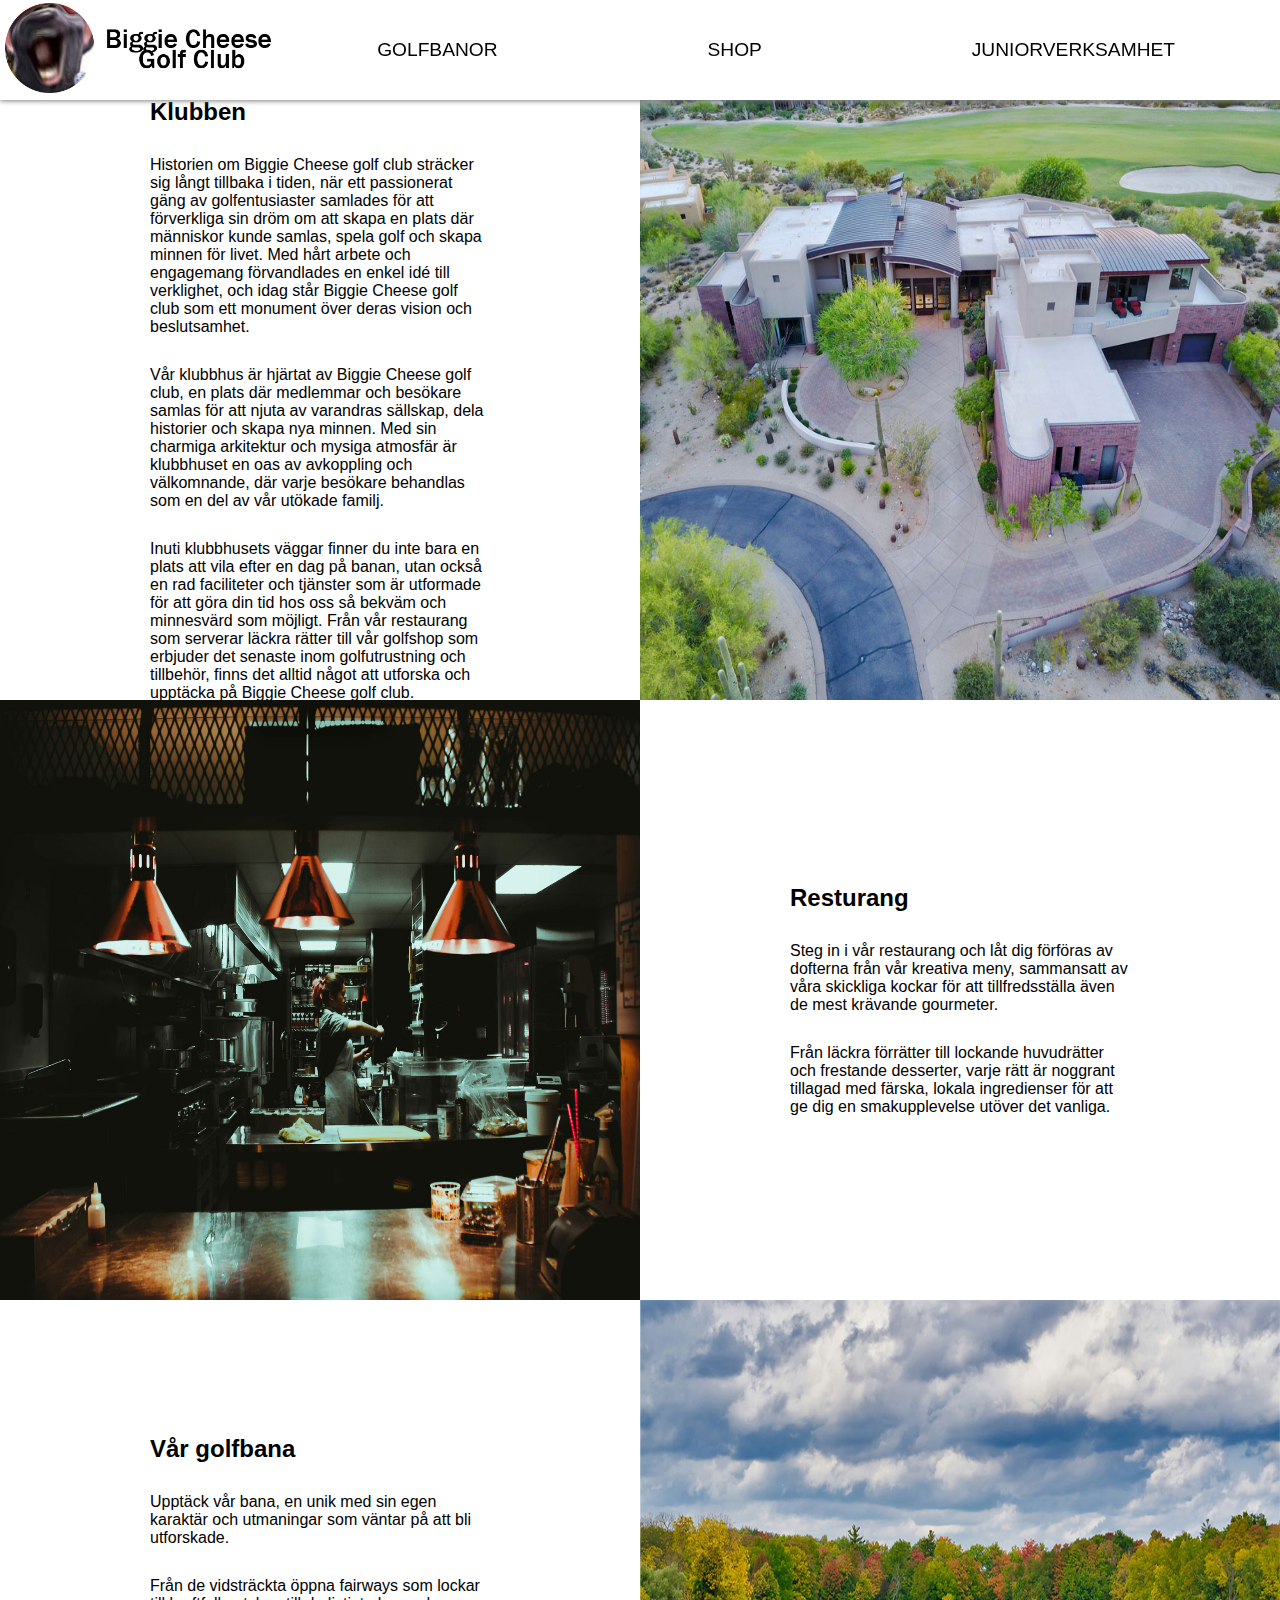
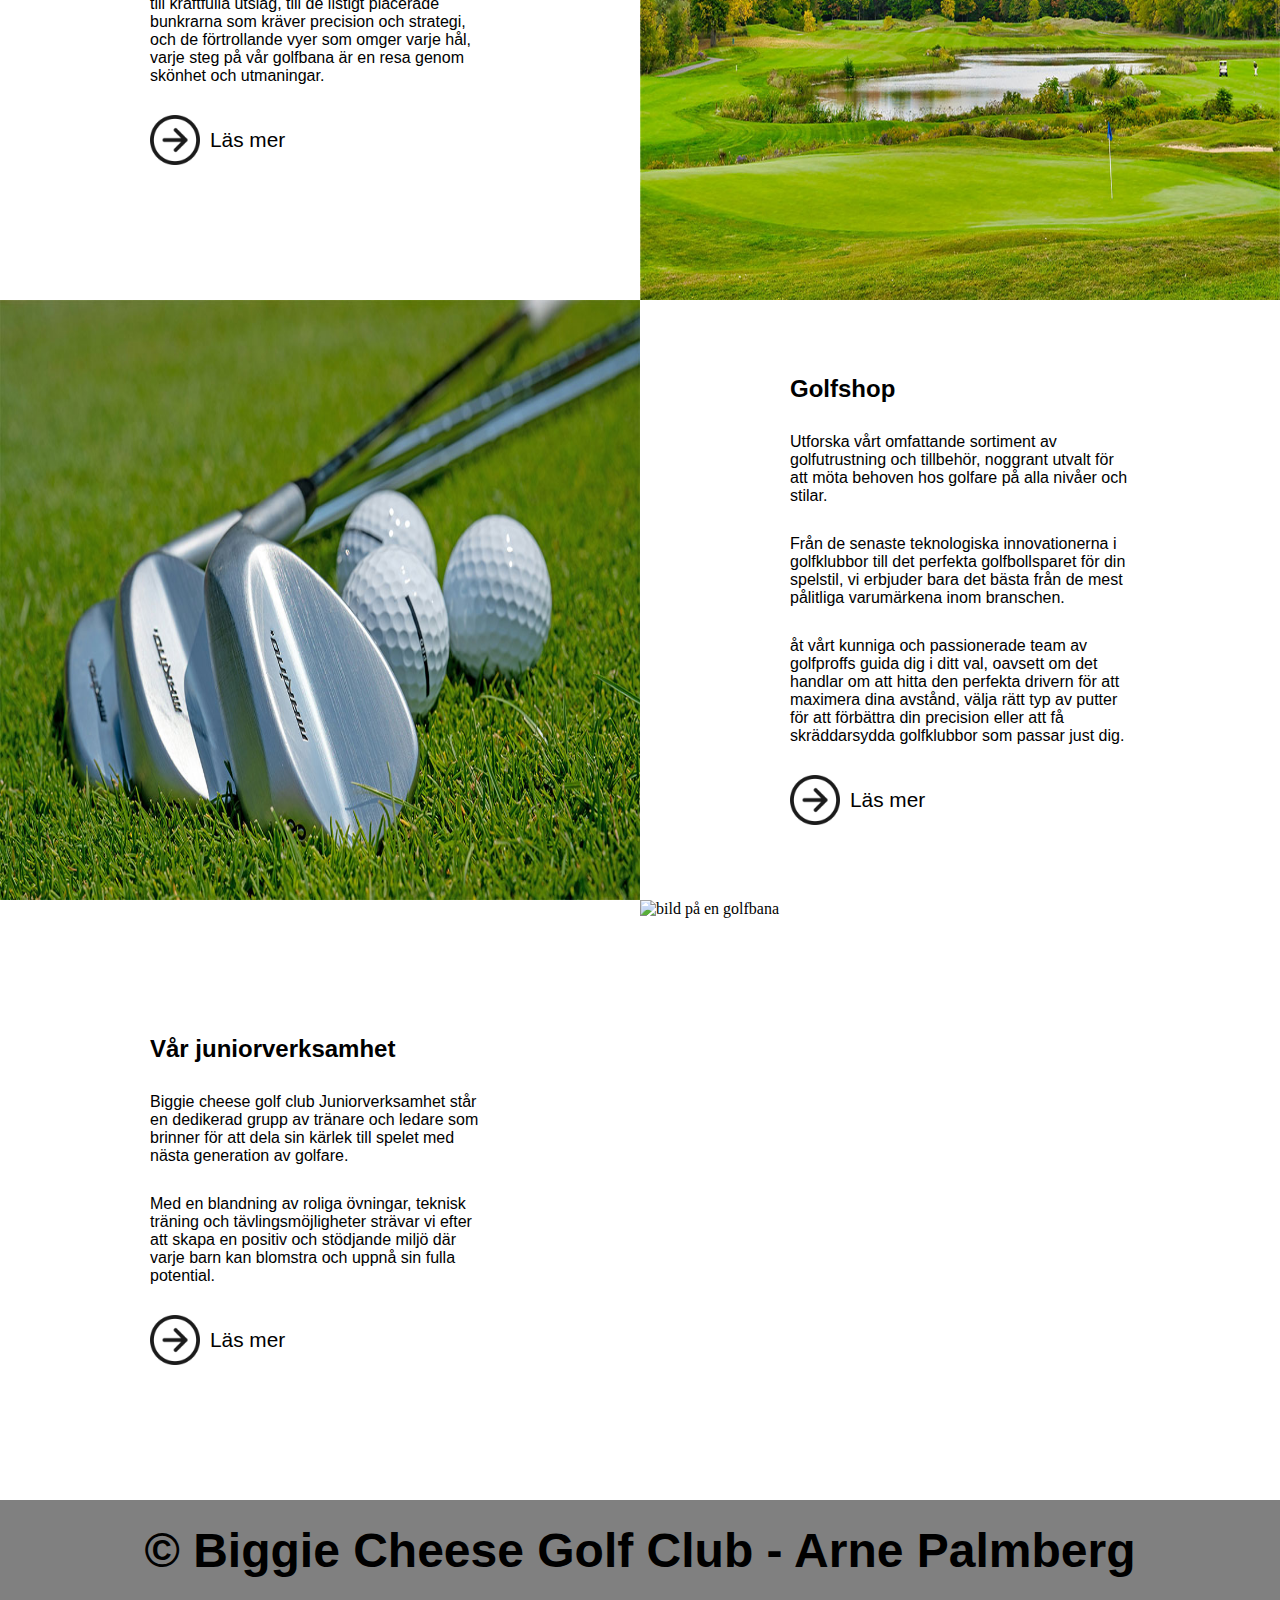
==== index.html @ c25ae981 "Update index.html" ====
<!DOCTYPE html>
<html lang="en">
    <head>
        <meta charset="UTF-8">
        <meta http-equiv="X-UA-Compatible" content="IE=edge">
        <meta name="viewport" content="width=device-width, initial-scale=1.0">
        <title>Biggie Cheese golf club</title>
        <link rel="stylesheet" href="css/style.css">
    </head>

    <body id="body_1">

        <header>

            <section id="logga_sec">

                <a href="index.html">
                    <img src="img/logga.png" alt="logo" id="loggan">
                </a>
            </section>

            <nav id="meny">
                
                <ul id="ul_header">
                    <li>
                        <a href="golfbanor.html" class="a_header">GOLFBANOR</a>
                    </li>

                    <li>
                        <a href="shop.html" class="a_header">SHOP</a>
                    </li>
                    
                    <li>
                        <a href="juniorverksamhet.html" class="a_header">JUNIORVERKSAMHET</a>
                    </li>
                </ul>

            </nav>
        
        </header>

        <section id="sec1_1" class="section_class_text_1 section_class_1">

            <h2 class="text_1">Klubben</h2>
            <p class="text_1">Historien om Biggie Cheese golf club sträcker sig långt tillbaka i tiden, när ett passionerat gäng av golfentusiaster samlades för att förverkliga sin dröm om att skapa en plats där människor kunde samlas, spela golf och skapa minnen för livet. Med hårt arbete och engagemang förvandlades en enkel idé till verklighet, och idag står Biggie Cheese golf club som ett monument över deras vision och beslutsamhet.</p>
            <p class="text_1">Vår klubbhus är hjärtat av Biggie Cheese golf club, en plats där medlemmar och besökare samlas för att njuta av varandras sällskap, dela historier och skapa nya minnen. Med sin charmiga arkitektur och mysiga atmosfär är klubbhuset en oas av avkoppling och välkomnande, där varje besökare behandlas som en del av vår utökade familj.</p>
            <p>Inuti klubbhusets väggar finner du inte bara en plats att vila efter en dag på banan, utan också en rad faciliteter och tjänster som är utformade för att göra din tid hos oss så bekväm och minnesvärd som möjligt. Från vår restaurang som serverar läckra rätter till vår golfshop som erbjuder det senaste inom golfutrustning och tillbehör, finns det alltid något att utforska och upptäcka på Biggie Cheese golf club.</p>
                

        </section>

        <section id="sec2_1" class="section_class_1">

            <img src="img/golfclub.jpg" alt="bild på ett klubbhus" id="bild1_1">
            
        </section>

        <section id="sec3_1" class="section_class_1">

            <img src="img/resturang.jpg" alt="bild på en resturang" id="bild2_1">
            
        </section>

        <section id="sec4_1" class="section_class_text_1 section_class_1">

            <h2 class="text_1">Resturang</h2>
            <p class="text_1">Steg in i vår restaurang och låt dig förföras av dofterna från vår kreativa meny, sammansatt av våra skickliga kockar för att tillfredsställa även de mest krävande gourmeter.</p>
            <p>Från läckra förrätter till lockande huvudrätter och frestande desserter, varje rätt är noggrant tillagad med färska, lokala ingredienser för att ge dig en smakupplevelse utöver det vanliga.</p>

        </section>

        
        <section id="sec5_1" class="section_class_text_1 section_class_1">

            <h2 class="text_1">Vår golfbana</h2>
            <p class="text_1">Upptäck vår bana, en unik med sin egen karaktär och utmaningar som väntar på att bli utforskade.</p>
            <p class="text_1">Från de vidsträckta öppna fairways som lockar till kraftfulla utslag, till de listigt placerade bunkrarna som kräver precision och strategi, och de förtrollande vyer som omger varje hål, varje steg på vår golfbana är en resa genom skönhet och utmaningar.</p>
            <div>
                <a href="golfbanor.html" class="read_more_a_1">
                    <img src="img/pil.png" alt="logo" class="pil_1">
                    <p class="read_more_p_1">Läs mer</p>
                </a>
            </div>   

        </section>

        
        <section id="sec6_1" class="section_class_1">

            <img src="img/golfbana.jpg" alt="bild på en golfbana" id="bild3_1">
            
        </section>

        
        <section id="sec7_1" class="section_class_1">

            <img src="img/golfshop.jpg" alt="bild på en golfbana" id="bild4_1">
            
        </section>

        
        <section id="sec8_1" class="section_class_text_1 section_class_1">

            <h2 class="text_1">Golfshop</h2>
            <p class="text_1">Utforska vårt omfattande sortiment av golfutrustning och tillbehör, noggrant utvalt för att möta behoven hos golfare på alla nivåer och stilar.</p>
            <p class="text_1">Från de senaste teknologiska innovationerna i golfklubbor till det perfekta golfbollsparet för din spelstil, vi erbjuder bara det bästa från de mest pålitliga varumärkena inom branschen.</p> 
            <p class="text_1">åt vårt kunniga och passionerade team av golfproffs guida dig i ditt val, oavsett om det handlar om att hitta den perfekta drivern för att maximera dina avstånd, välja rätt typ av putter för att förbättra din precision eller att få skräddarsydda golfklubbor som passar just dig.</p>
            <div>
                <a href="shop.html" class="read_more_a_1">
                    <img src="img/pil.png" alt="logo" class="pil_1">
                    <p class="read_more_p_1">Läs mer</p>
                </a>
            </div>     
            
        </section>

        
        <section id="sec9_1" class="section_class_text_1 section_class_1">

            <h2 class="text_1">Vår juniorverksamhet</h2>
            <p class="text_1"> Biggie cheese golf club Juniorverksamhet står en dedikerad grupp av tränare och ledare som brinner för att dela sin kärlek till spelet med nästa generation av golfare.</p>
            <p class="text_1">Med en blandning av roliga övningar, teknisk träning och tävlingsmöjligheter strävar vi efter att skapa en positiv och stödjande miljö där varje barn kan blomstra och uppnå sin fulla potential.</p>
            <div>
                <a href="juniorverksamhet.html" class="read_more_a_1">
                    <img src="img/pil.png" alt="logo" class="pil_1">
                    <p class="read_more_p_1">Läs mer</p>
                </a>
            </div>       
        </section>

        
        <section id="sec10_1" class="section_class_1">

            <img src="img/kid_golfer.jpg" alt="bild på en golfbana" id="bild5_1">
            
        </section>

        <footer>
            <p id="p_footer">
                &copy; Biggie Cheese Golf Club - Arne Palmberg
            </p>
        </footer>


        <script src="js/script.js"></script>
    </body>
</html>
---- css/style.css ----
* {

    padding: 0;
    margin:0;
    box-sizing: border-box;
}

/*taggar*/

p {

    font-family: 'Trebuchet MS', 'Lucida Sans Unicode', 'Lucida Grande', 'Lucida Sans', Arial, sans-serif;

}

h1 {

    font-family: 'Trebuchet MS', 'Lucida Sans Unicode', 'Lucida Grande', 'Lucida Sans', Arial, sans-serif;

}

h2 {

    font-family: 'Trebuchet MS', 'Lucida Sans Unicode', 'Lucida Grande', 'Lucida Sans', Arial, sans-serif;

}

h3 {

    font-family: 'Trebuchet MS', 'Lucida Sans Unicode', 'Lucida Grande', 'Lucida Sans', Arial, sans-serif;

}

a {

    font-family: 'Trebuchet MS', 'Lucida Sans Unicode', 'Lucida Grande', 'Lucida Sans', Arial, sans-serif;
    
}

/* header */

header {

    grid-area: head;
    display: grid;
    grid-template-rows: 100px;
    grid-template-columns: 1fr 4fr;
    grid-template-areas: 
    "logo meny"
    ;
    box-shadow: 0px 1px 5px grey;
    position: fixed;
    top: 0;
    left: 0;
    width: 100%;


    box-shadow: 0px 1px 5px grey;
    position: fixed;
    top: 0;
    left: 0;
    width: 100%;
    background-image: url('../img/white.jpg');

}

#logga_sec {

    display: flex;
    align-items: center;
    padding-left: 5px;

}

#loggan {

    height: 90px;
    grid-area: logo;
}

#meny {

    grid-area: meny;
    display: flex;
    align-items: center;

}


#ul_header {

    display: flex;
    width: 100%;
    justify-content: space-around;
    list-style: none;

    
}

.a_header {

    color: black;
    text-decoration: none;
    font-family: 'Gill Sans', 'Gill Sans MT', Calibri, 'Trebuchet MS', sans-serif; 
    font-size: 1.2rem;
    
}

.a_header:hover {

    color: brown;

}

/*footer*/

footer {

    grid-area: foot;
    display: flex;
    justify-content: center;
    align-items: center;
    font-weight: bold;
    background: gray;

}

#p_footer {

    font-size: 3rem;

}

/*sida 1*/

#body_1 {

    display: grid;
    grid-template-rows:100px 600px 600px 600px 600px 600px 100px;
    grid-template-columns: 1fr 1fr;
    grid-template-areas:
    "head head" 
    "sec1_1 sec2_1"
    "sec3_1 sec4_1"
    "sec5_1 sec6_1"
    "sec7_1 sec8_1"
    "sec9_1 sec10_1"
    "foot foot"
    ;

}

.section_class_1 {

    display: flex;
    justify-content: center;

}

.section_class_text_1 {

    flex-direction: column;
    padding: 150px;

}

.rubriker_1 {


    
}

.text_1 {

    padding-bottom: 30px;

}


.pil_1 {

    width: 50px;

}

.read_more_a_1 {

    display: flex;
    align-items: center;
    text-decoration: none;
    color: black;
}

.read_more_p_1 {

    padding-left: 10px;
    font-size: 1.3rem;

}

#sec1_1 {

    grid-area: sec1_1;

}

#sec2_1 {

    grid-area: sec2_1;

}

#bild1_1 {

    height: 100%;
    width: 100%;

}

#sec3_1 {

    grid-area: sec3_1;

}

#bild2_1 {

    height: 100%;
    width: 100%;

}

#sec4_1 {

    grid-area: sec4_1;

}

#sec5_1 {

    grid-area: sec5_1;

}

#sec6_1 {

    grid-area: sec6_1;

}

#bild3_1 {

    height: 100%;
    width: 100%;

}

#sec7_1 {

    grid-area: sec7_1;

}

#bild4_1 {

    height: 100%;
    width: 100%;

}

#sec8_1 {

    grid-area: sec8_1;

}

#sec9_1 {

    grid-area: sec9_1;

}

#sec10_1 {

    grid-area: sec10_1;

}

#bild5_1 {

    height: 100%;
    width: 100%;

}

/*sida 2*/

#body_2 {

    display: grid;
    grid-template-rows: 100px 300px 600px 600px 600px 100px;
    grid-template-columns: 1fr 1fr;
    grid-template-areas:
    "head head" 
    "sec1_2 sec1_2"
    "sec1_2_2 sec2_2"
    "sec3_2 sec4_2"
    "sec5_2 sec6_2"
    "foot foot"
    ;

}

#sec1_2 {

    grid-area: sec1_2;
    display: flex;
    align-items: center;
    justify-content: center;
    padding-left: 200px;
    padding-right: 200px;
    background: gray;



}

#sec1_2_2 {

    grid-area: sec1_2_2;
    display: flex;
    align-items: center;
    justify-content: center;
    padding-left: 150px;
    padding-right: 150px;

}

#sec2_2 {

    grid-area: sec2_2;


}

#bilder_2 {

    height: 100%;
    width: 100%;

}

#sec3_2 {

    grid-area: sec3_2;

}

#bild_map {

    height: 100%;
    width: 100%;  

}

#sec4_2 {

    grid-area: sec4_2;
    display: flex;
    align-items: center;
    justify-content: center;
    padding-left: 150px;
    padding-right: 150px;

}

#sec5_2 {

    grid-area: sec5_2;

}

#sec6_2 {

    grid-area: sec6_2;

}




/*sida 3*/



/*telefon*/

@media screen and (max-width: 800px) {
    
    header {

        grid-template-areas: 
        "logo meny"
        ;
    
    }

    #body_1{
        grid-template-rows: 100px 300px 300px 300px 300px 300px 300px 300px 300px 300px 300px 100px;
        grid-template-areas: 
            "head head"
            "sec1 sec1"
            "sec2 sec2"
            "sec4 sec4"
            "sec3 sec3"
            "sec5 sec5"
            "sec6 sec6"
            "sec8 sec8"
            "sec7 sec7"
            "sec9 sec9"
            "sec10 sec10"
            "foot foot"

        ;
    }

}
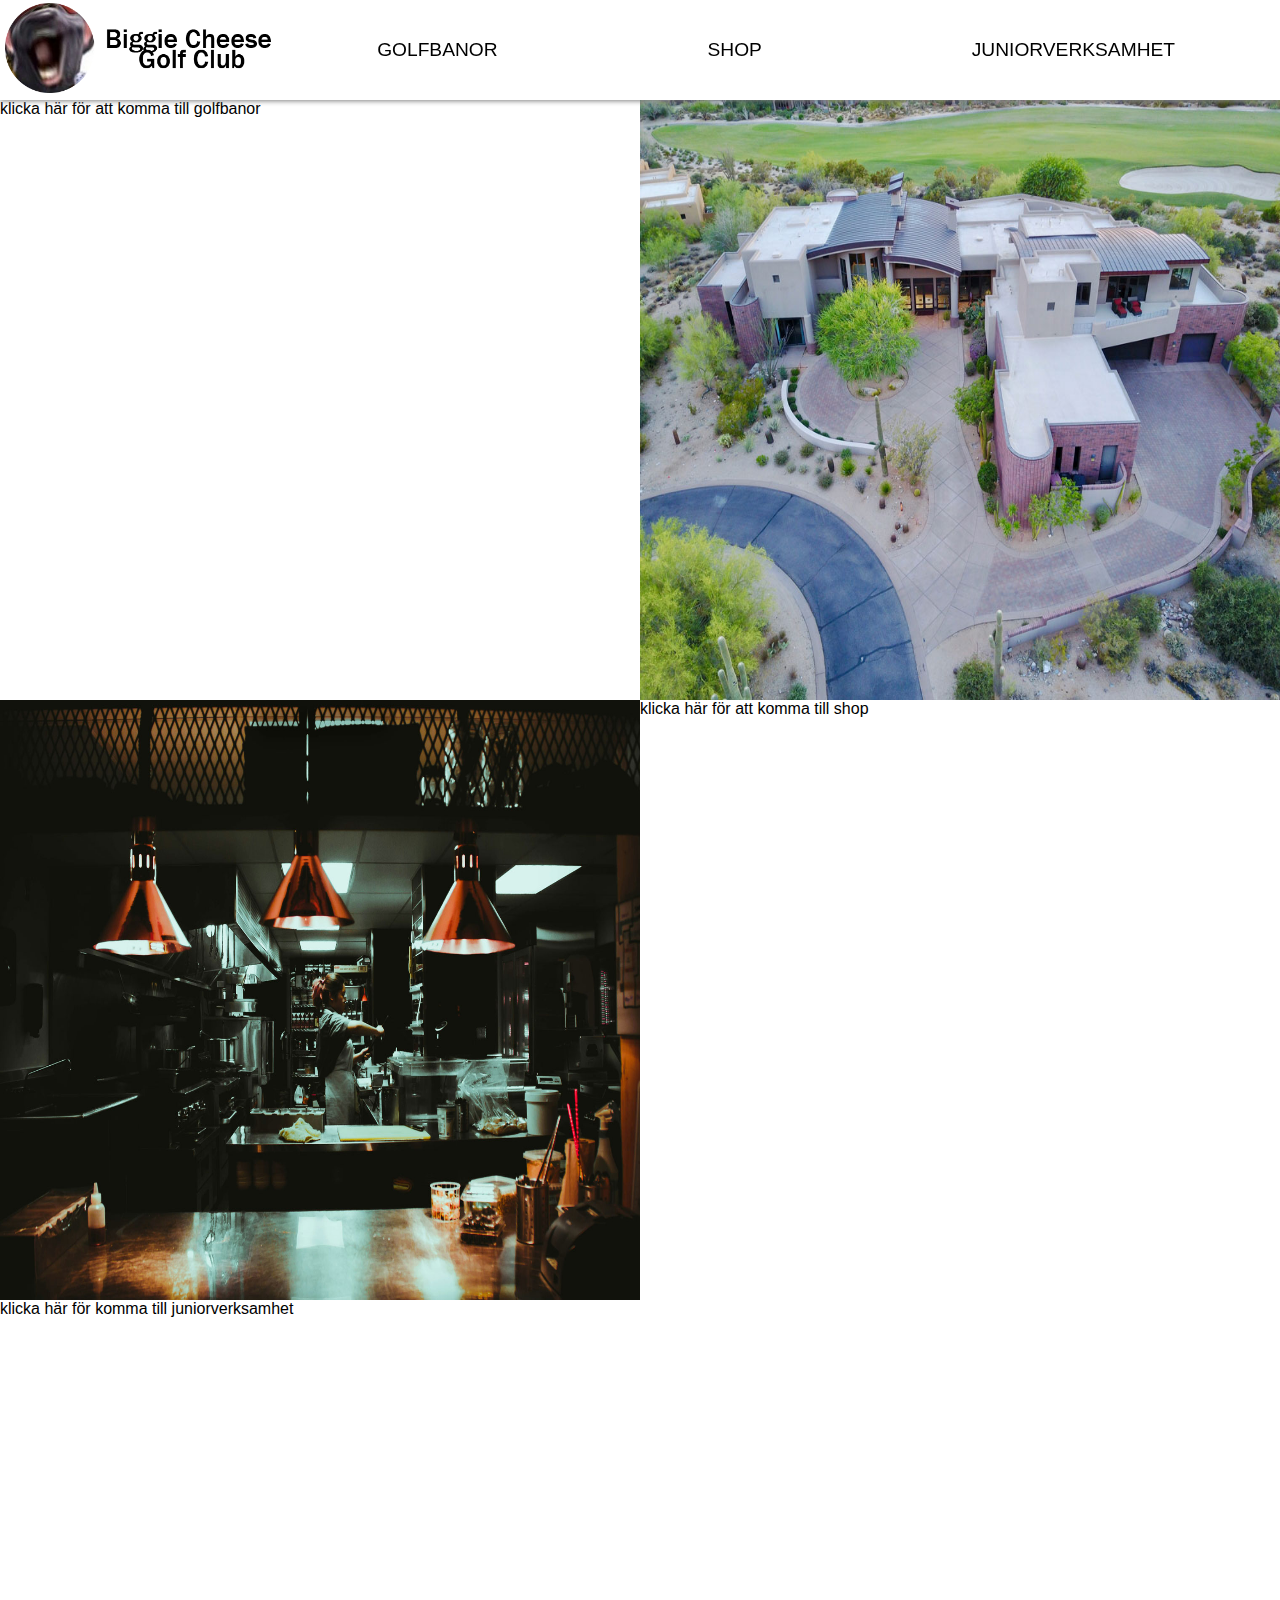
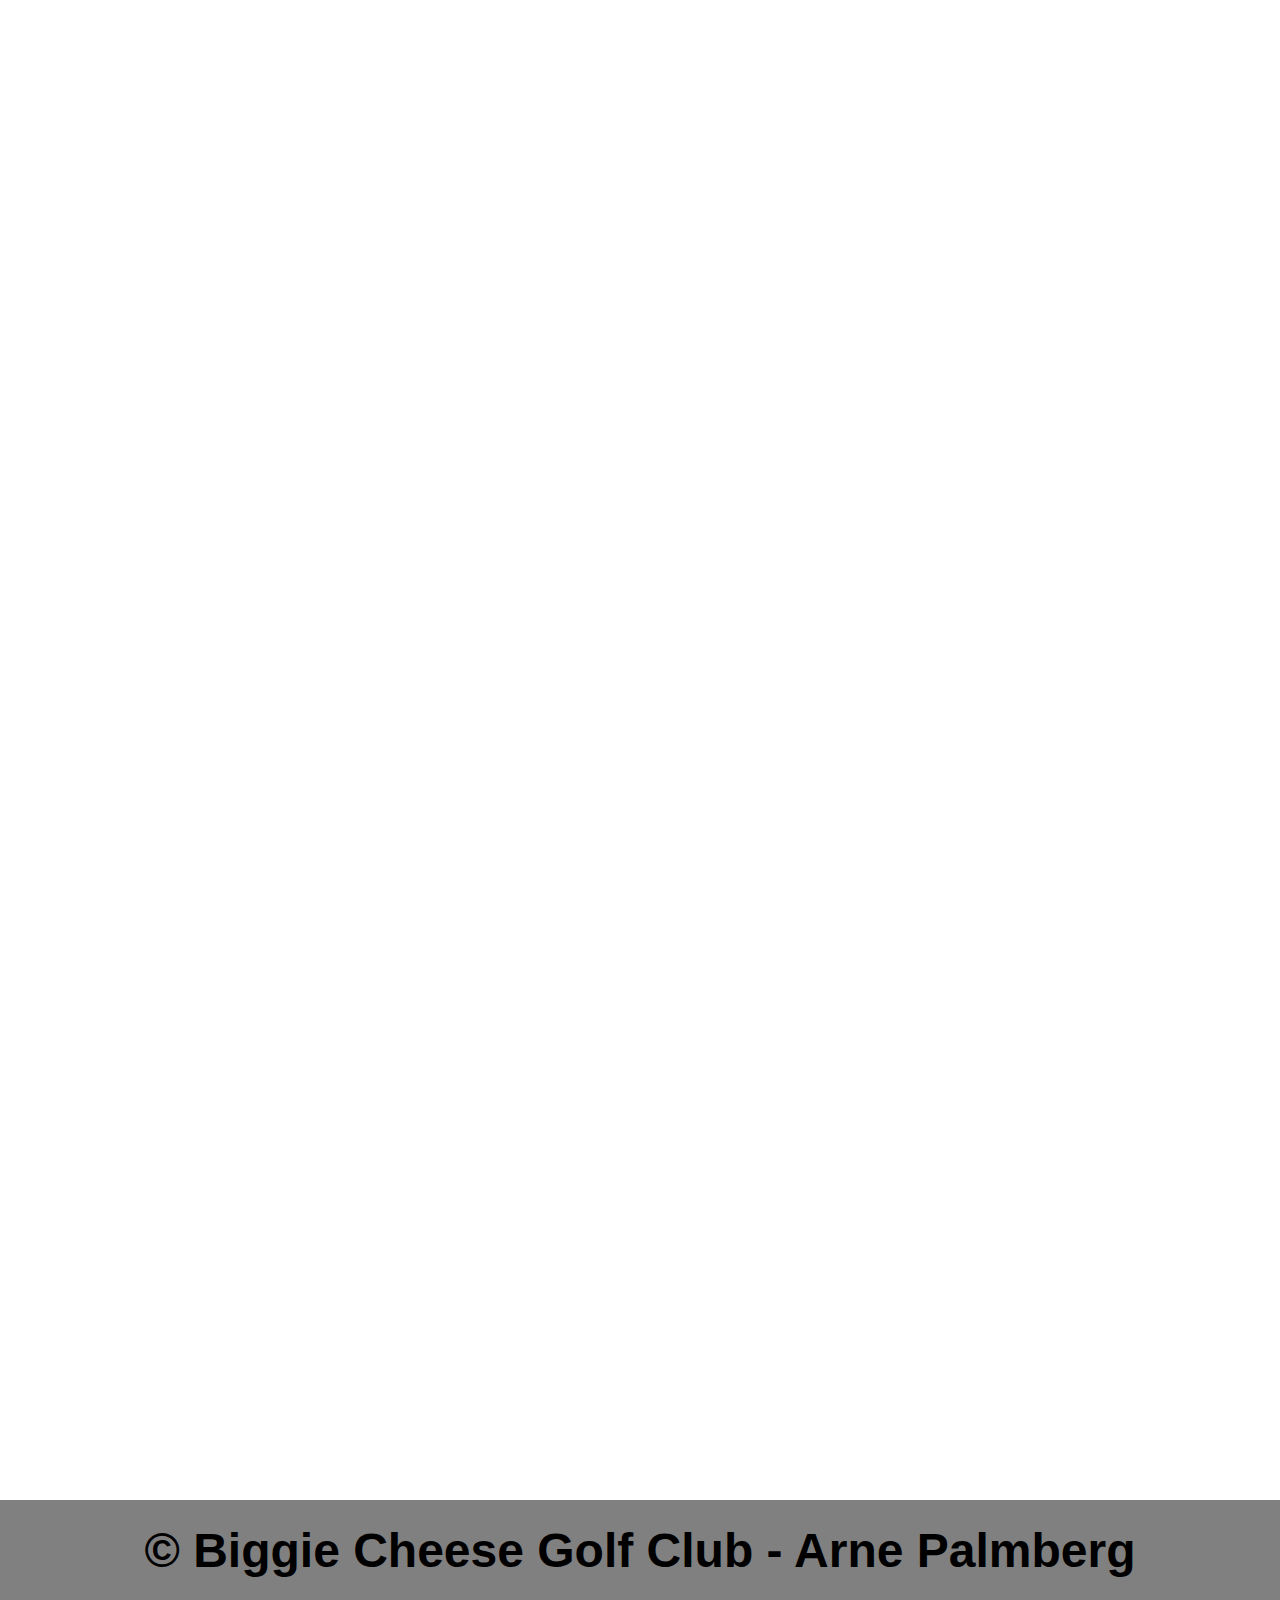
==== commit 1fe7d4f3: "Merge branch 'main' of https://github.com/ArnePalmbergNTI2C/WU_klass-2C_projektVT2024" ====
--- a/index.html
+++ b/index.html
@@ -39,13 +39,9 @@
         
         </header>
 
-        <section id="sec1_1" class="section_class_text_1 section_class_1">
+        <section id="sec1" class="section_class">
 
-            <h2 class="text_1">Klubben</h2>
-            <p class="text_1">Historien om Biggie Cheese golf club sträcker sig långt tillbaka i tiden, när ett passionerat gäng av golfentusiaster samlades för att förverkliga sin dröm om att skapa en plats där människor kunde samlas, spela golf och skapa minnen för livet. Med hårt arbete och engagemang förvandlades en enkel idé till verklighet, och idag står Biggie Cheese golf club som ett monument över deras vision och beslutsamhet.</p>
-            <p class="text_1">Vår klubbhus är hjärtat av Biggie Cheese golf club, en plats där medlemmar och besökare samlas för att njuta av varandras sällskap, dela historier och skapa nya minnen. Med sin charmiga arkitektur och mysiga atmosfär är klubbhuset en oas av avkoppling och välkomnande, där varje besökare behandlas som en del av vår utökade familj.</p>
-            <p>Inuti klubbhusets väggar finner du inte bara en plats att vila efter en dag på banan, utan också en rad faciliteter och tjänster som är utformade för att göra din tid hos oss så bekväm och minnesvärd som möjligt. Från vår restaurang som serverar läckra rätter till vår golfshop som erbjuder det senaste inom golfutrustning och tillbehör, finns det alltid något att utforska och upptäcka på Biggie Cheese golf club.</p>
-                
+            <p>klubbhus</p>
 
         </section>
 
@@ -61,77 +57,51 @@
             
         </section>
 
-        <section id="sec4_1" class="section_class_text_1 section_class_1">
+        <section id="sec4" class="section_class">
 
-            <h2 class="text_1">Resturang</h2>
-            <p class="text_1">Steg in i vår restaurang och låt dig förföras av dofterna från vår kreativa meny, sammansatt av våra skickliga kockar för att tillfredsställa även de mest krävande gourmeter.</p>
-            <p>Från läckra förrätter till lockande huvudrätter och frestande desserter, varje rätt är noggrant tillagad med färska, lokala ingredienser för att ge dig en smakupplevelse utöver det vanliga.</p>
-
+            <p>resturang</p>
+            
         </section>
 
         
-        <section id="sec5_1" class="section_class_text_1 section_class_1">
+        <section id="sec5" class="section_class">
 
-            <h2 class="text_1">Vår golfbana</h2>
-            <p class="text_1">Upptäck vår bana, en unik med sin egen karaktär och utmaningar som väntar på att bli utforskade.</p>
-            <p class="text_1">Från de vidsträckta öppna fairways som lockar till kraftfulla utslag, till de listigt placerade bunkrarna som kräver precision och strategi, och de förtrollande vyer som omger varje hål, varje steg på vår golfbana är en resa genom skönhet och utmaningar.</p>
-            <div>
-                <a href="golfbanor.html" class="read_more_a_1">
-                    <img src="img/pil.png" alt="logo" class="pil_1">
-                    <p class="read_more_p_1">Läs mer</p>
-                </a>
-            </div>   
-
+            <p>klicka här för att komma till golfbanor</p>
+            
         </section>
 
         
         <section id="sec6_1" class="section_class_1">
 
-            <img src="img/golfbana.jpg" alt="bild på en golfbana" id="bild3_1">
+            <img src="" alt="">
             
         </section>
 
         
         <section id="sec7_1" class="section_class_1">
 
-            <img src="img/golfshop.jpg" alt="bild på en golfbana" id="bild4_1">
+            <img src="" alt="">
             
         </section>
 
         
-        <section id="sec8_1" class="section_class_text_1 section_class_1">
+        <section id="sec8" class="section_class">
 
-            <h2 class="text_1">Golfshop</h2>
-            <p class="text_1">Utforska vårt omfattande sortiment av golfutrustning och tillbehör, noggrant utvalt för att möta behoven hos golfare på alla nivåer och stilar.</p>
-            <p class="text_1">Från de senaste teknologiska innovationerna i golfklubbor till det perfekta golfbollsparet för din spelstil, vi erbjuder bara det bästa från de mest pålitliga varumärkena inom branschen.</p> 
-            <p class="text_1">åt vårt kunniga och passionerade team av golfproffs guida dig i ditt val, oavsett om det handlar om att hitta den perfekta drivern för att maximera dina avstånd, välja rätt typ av putter för att förbättra din precision eller att få skräddarsydda golfklubbor som passar just dig.</p>
-            <div>
-                <a href="shop.html" class="read_more_a_1">
-                    <img src="img/pil.png" alt="logo" class="pil_1">
-                    <p class="read_more_p_1">Läs mer</p>
-                </a>
-            </div>     
+            <p>klicka här för att komma till shop</p>
             
         </section>
 
         
-        <section id="sec9_1" class="section_class_text_1 section_class_1">
+        <section id="sec9" class="section_class">
 
-            <h2 class="text_1">Vår juniorverksamhet</h2>
-            <p class="text_1"> Biggie cheese golf club Juniorverksamhet står en dedikerad grupp av tränare och ledare som brinner för att dela sin kärlek till spelet med nästa generation av golfare.</p>
-            <p class="text_1">Med en blandning av roliga övningar, teknisk träning och tävlingsmöjligheter strävar vi efter att skapa en positiv och stödjande miljö där varje barn kan blomstra och uppnå sin fulla potential.</p>
-            <div>
-                <a href="juniorverksamhet.html" class="read_more_a_1">
-                    <img src="img/pil.png" alt="logo" class="pil_1">
-                    <p class="read_more_p_1">Läs mer</p>
-                </a>
-            </div>       
+            <p>klicka här för komma till juniorverksamhet</p>
+            
         </section>
 
         
         <section id="sec10_1" class="section_class_1">
 
-            <img src="img/kid_golfer.jpg" alt="bild på en golfbana" id="bild5_1">
+            <img src="" alt="">
             
         </section>
 
@@ -144,4 +114,4 @@
 
         <script src="js/script.js"></script>
     </body>
-</html>
+</html>--- a/css/style.css
+++ b/css/style.css
@@ -261,16 +261,18 @@
 
 }
 
+
 #bild4_1 {
-
-    height: 100%;
-    width: 100%;
-
-}
-
-#sec8_1 {
-
-    grid-area: sec8_1;
+}
+
+#bild4 {
+
+    height: 100%;
+    width: 100%;
+
+}
+
+#sec8 {
 
 }
 
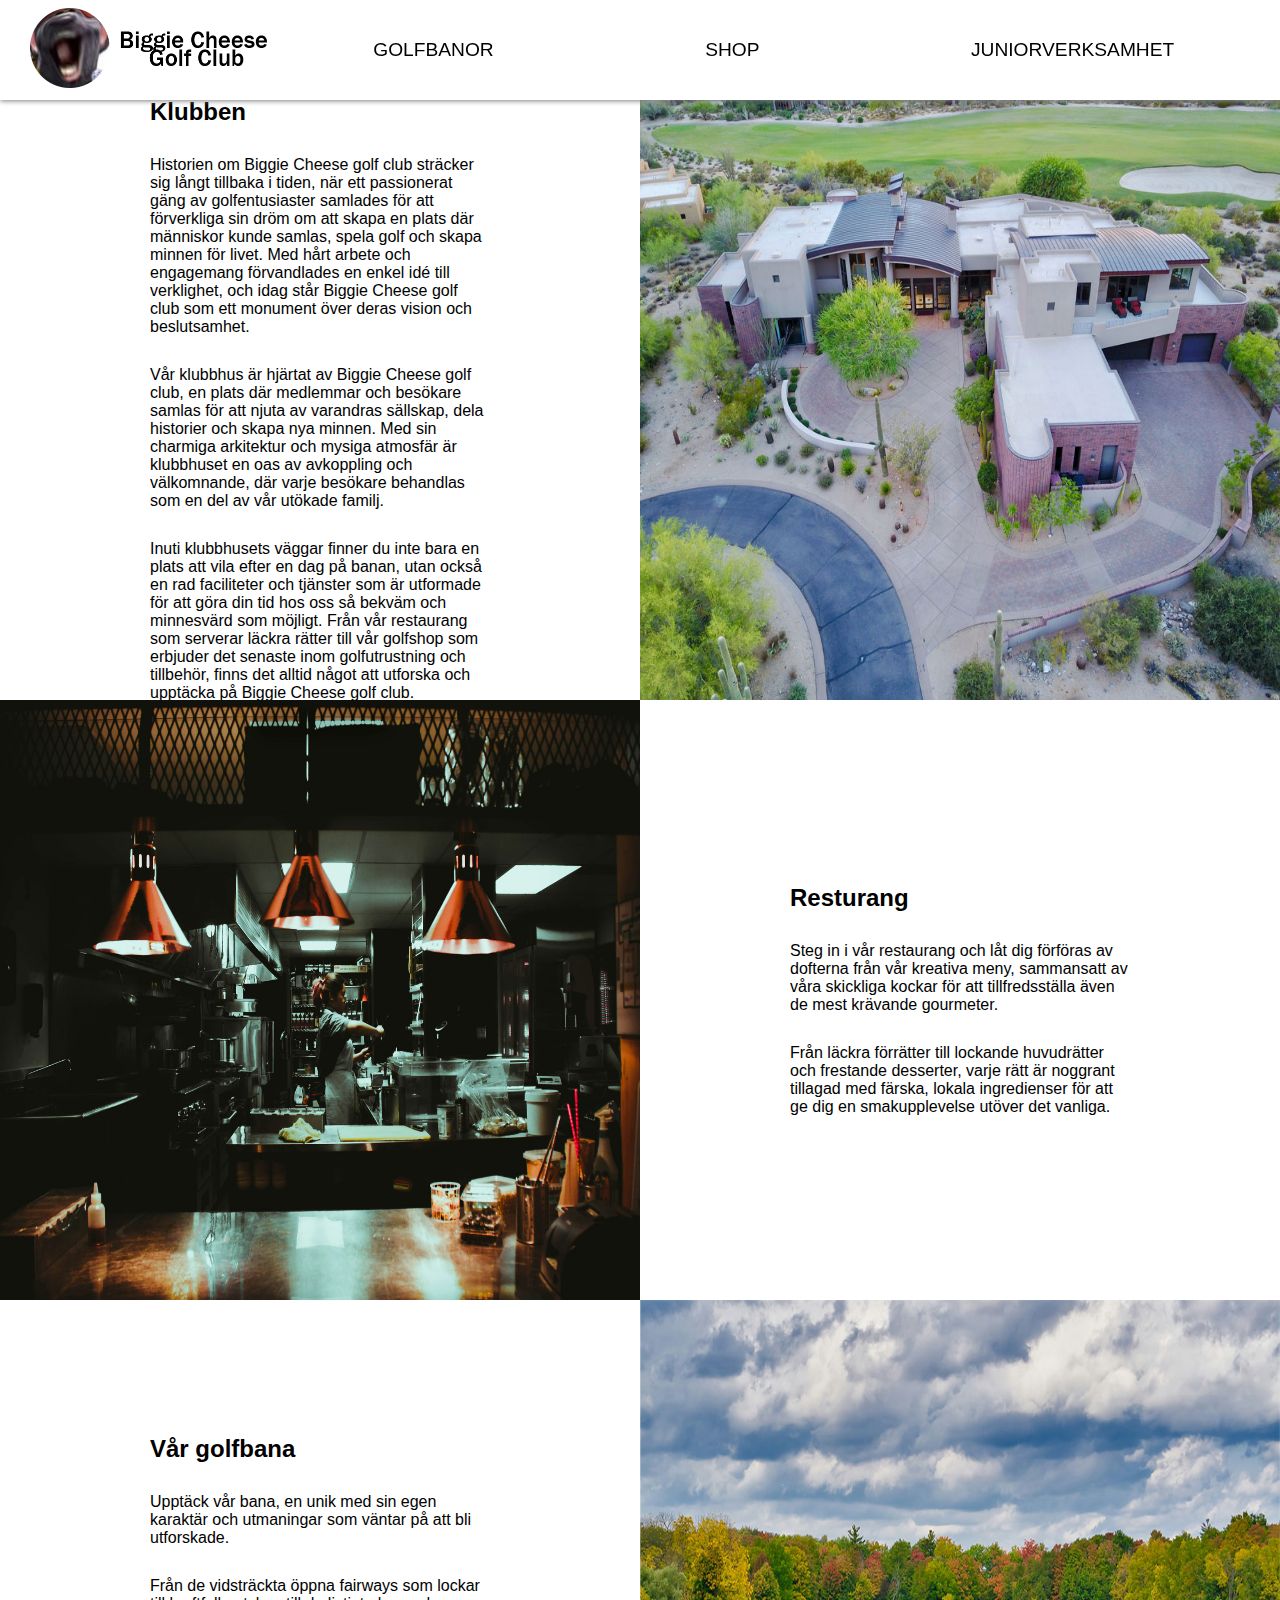
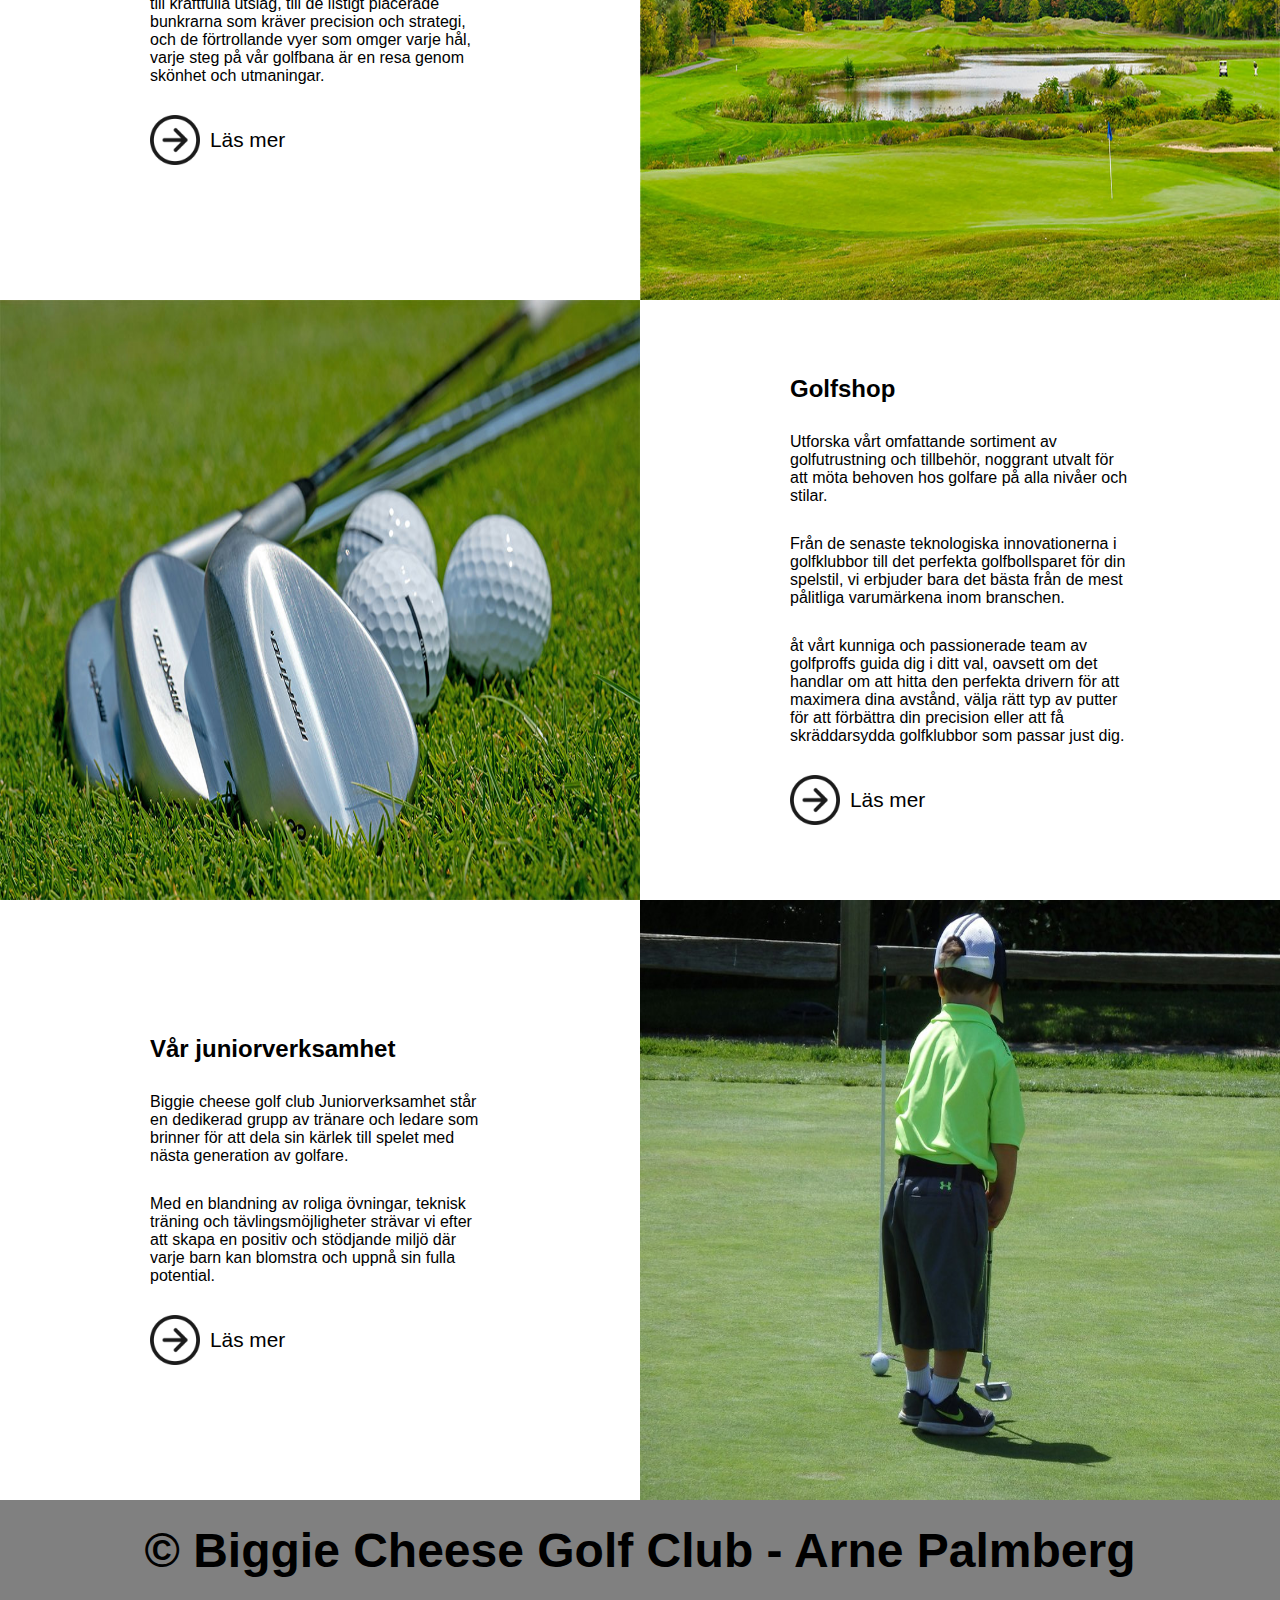
==== commit b18f2f7d: "bildspel på sida 2 och lite annat på sida 2" ====
--- a/index.html
+++ b/index.html
@@ -39,9 +39,13 @@
         
         </header>
 
-        <section id="sec1" class="section_class">
+        <section id="sec1_1" class="section_class_text_1 section_class_1">
 
-            <p>klubbhus</p>
+            <h2 class="text_1">Klubben</h2>
+            <p class="text_1">Historien om Biggie Cheese golf club sträcker sig långt tillbaka i tiden, när ett passionerat gäng av golfentusiaster samlades för att förverkliga sin dröm om att skapa en plats där människor kunde samlas, spela golf och skapa minnen för livet. Med hårt arbete och engagemang förvandlades en enkel idé till verklighet, och idag står Biggie Cheese golf club som ett monument över deras vision och beslutsamhet.</p>
+            <p class="text_1">Vår klubbhus är hjärtat av Biggie Cheese golf club, en plats där medlemmar och besökare samlas för att njuta av varandras sällskap, dela historier och skapa nya minnen. Med sin charmiga arkitektur och mysiga atmosfär är klubbhuset en oas av avkoppling och välkomnande, där varje besökare behandlas som en del av vår utökade familj.</p>
+            <p>Inuti klubbhusets väggar finner du inte bara en plats att vila efter en dag på banan, utan också en rad faciliteter och tjänster som är utformade för att göra din tid hos oss så bekväm och minnesvärd som möjligt. Från vår restaurang som serverar läckra rätter till vår golfshop som erbjuder det senaste inom golfutrustning och tillbehör, finns det alltid något att utforska och upptäcka på Biggie Cheese golf club.</p>
+                
 
         </section>
 
@@ -57,51 +61,77 @@
             
         </section>
 
-        <section id="sec4" class="section_class">
+        <section id="sec4_1" class="section_class_text_1 section_class_1">
 
-            <p>resturang</p>
-            
+            <h2 class="text_1">Resturang</h2>
+            <p class="text_1">Steg in i vår restaurang och låt dig förföras av dofterna från vår kreativa meny, sammansatt av våra skickliga kockar för att tillfredsställa även de mest krävande gourmeter.</p>
+            <p>Från läckra förrätter till lockande huvudrätter och frestande desserter, varje rätt är noggrant tillagad med färska, lokala ingredienser för att ge dig en smakupplevelse utöver det vanliga.</p>
+
         </section>
 
         
-        <section id="sec5" class="section_class">
+        <section id="sec5_1" class="section_class_text_1 section_class_1">
 
-            <p>klicka här för att komma till golfbanor</p>
-            
+            <h2 class="text_1">Vår golfbana</h2>
+            <p class="text_1">Upptäck vår bana, en unik med sin egen karaktär och utmaningar som väntar på att bli utforskade.</p>
+            <p class="text_1">Från de vidsträckta öppna fairways som lockar till kraftfulla utslag, till de listigt placerade bunkrarna som kräver precision och strategi, och de förtrollande vyer som omger varje hål, varje steg på vår golfbana är en resa genom skönhet och utmaningar.</p>
+            <div>
+                <a href="golfbanor.html" class="read_more_a_1">
+                    <img src="img/pil.png" alt="logo" class="pil_1">
+                    <p class="read_more_p_1">Läs mer</p>
+                </a>
+            </div>   
+
         </section>
 
         
         <section id="sec6_1" class="section_class_1">
 
-            <img src="" alt="">
+            <img src="img/golfbana.jpg" alt="bild på en golfbana" id="bild3_1">
             
         </section>
 
         
         <section id="sec7_1" class="section_class_1">
 
-            <img src="" alt="">
+            <img src="img/golfshop.jpg" alt="bild på en golfbana" id="bild4_1">
             
         </section>
 
         
-        <section id="sec8" class="section_class">
+        <section id="sec8_1" class="section_class_text_1 section_class_1">
 
-            <p>klicka här för att komma till shop</p>
+            <h2 class="text_1">Golfshop</h2>
+            <p class="text_1">Utforska vårt omfattande sortiment av golfutrustning och tillbehör, noggrant utvalt för att möta behoven hos golfare på alla nivåer och stilar.</p>
+            <p class="text_1">Från de senaste teknologiska innovationerna i golfklubbor till det perfekta golfbollsparet för din spelstil, vi erbjuder bara det bästa från de mest pålitliga varumärkena inom branschen.</p> 
+            <p class="text_1">åt vårt kunniga och passionerade team av golfproffs guida dig i ditt val, oavsett om det handlar om att hitta den perfekta drivern för att maximera dina avstånd, välja rätt typ av putter för att förbättra din precision eller att få skräddarsydda golfklubbor som passar just dig.</p>
+            <div>
+                <a href="shop.html" class="read_more_a_1">
+                    <img src="img/pil.png" alt="logo" class="pil_1">
+                    <p class="read_more_p_1">Läs mer</p>
+                </a>
+            </div>     
             
         </section>
 
         
-        <section id="sec9" class="section_class">
+        <section id="sec9_1" class="section_class_text_1 section_class_1">
 
-            <p>klicka här för komma till juniorverksamhet</p>
-            
+            <h2 class="text_1">Vår juniorverksamhet</h2>
+            <p class="text_1"> Biggie cheese golf club Juniorverksamhet står en dedikerad grupp av tränare och ledare som brinner för att dela sin kärlek till spelet med nästa generation av golfare.</p>
+            <p class="text_1">Med en blandning av roliga övningar, teknisk träning och tävlingsmöjligheter strävar vi efter att skapa en positiv och stödjande miljö där varje barn kan blomstra och uppnå sin fulla potential.</p>
+            <div>
+                <a href="juniorverksamhet.html" class="read_more_a_1">
+                    <img src="img/pil.png" alt="logo" class="pil_1">
+                    <p class="read_more_p_1">Läs mer</p>
+                </a>
+            </div>       
         </section>
 
         
         <section id="sec10_1" class="section_class_1">
 
-            <img src="" alt="">
+            <img src="img/kid_golfer.jpg" alt="bild på en golfbana" id="bild5_1">
             
         </section>
 
--- a/css/style.css
+++ b/css/style.css
@@ -68,13 +68,13 @@
 
     display: flex;
     align-items: center;
-    padding-left: 5px;
+    padding-left: 30px;
 
 }
 
 #loggan {
 
-    height: 90px;
+    height: 80px;
     grid-area: logo;
 }
 
@@ -164,12 +164,6 @@
 
 }
 
-.rubriker_1 {
-
-
-    
-}
-
 .text_1 {
 
     padding-bottom: 30px;
@@ -261,18 +255,16 @@
 
 }
 
-
 #bild4_1 {
-}
-
-#bild4 {
-
-    height: 100%;
-    width: 100%;
-
-}
-
-#sec8 {
+
+    height: 100%;
+    width: 100%;
+
+}
+
+#sec8_1 {
+
+    grid-area: sec8_1;
 
 }
 
@@ -313,6 +305,13 @@
 
 }
 
+.text_2 {
+
+    padding-bottom: 30px;
+
+}
+
+
 #sec1_2 {
 
     grid-area: sec1_2;
@@ -323,15 +322,13 @@
     padding-right: 200px;
     background: gray;
 
-
-
 }
 
 #sec1_2_2 {
 
     grid-area: sec1_2_2;
     display: flex;
-    align-items: center;
+    flex-direction: column;
     justify-content: center;
     padding-left: 150px;
     padding-right: 150px;
@@ -341,15 +338,26 @@
 #sec2_2 {
 
     grid-area: sec2_2;
-
-
-}
-
-#bilder_2 {
-
-    height: 100%;
-    width: 100%;
-
+    display: flex;
+    justify-content: center;
+    align-items: center;
+}
+
+.arrow_bildspel {
+    width: 75px;
+    height: auto;
+    margin: 15px;
+} 
+
+#bildspel_bilderna {
+    width: auto;
+    height: 600px;
+    border-radius: 30px;
+}
+
+#bildspel_inre_sec {
+    display: flex;
+    align-items: center;
 }
 
 #sec3_2 {
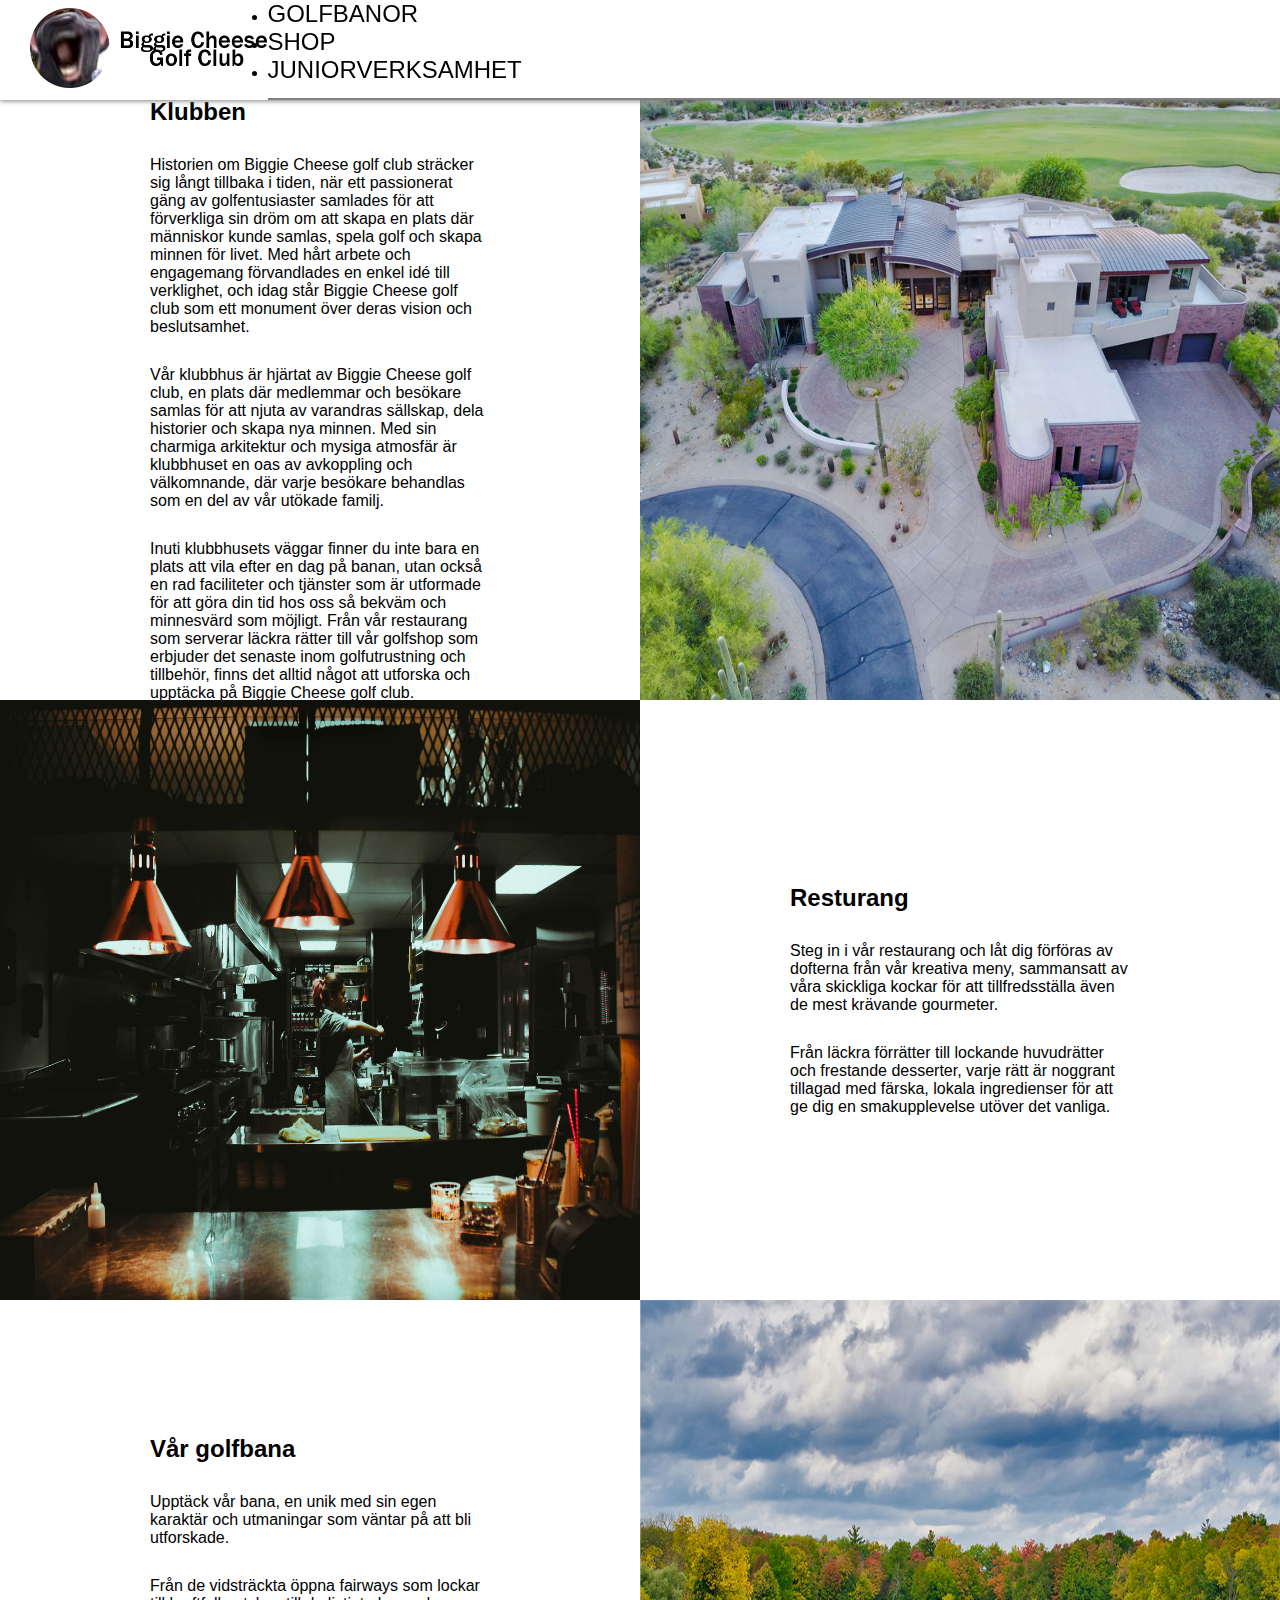
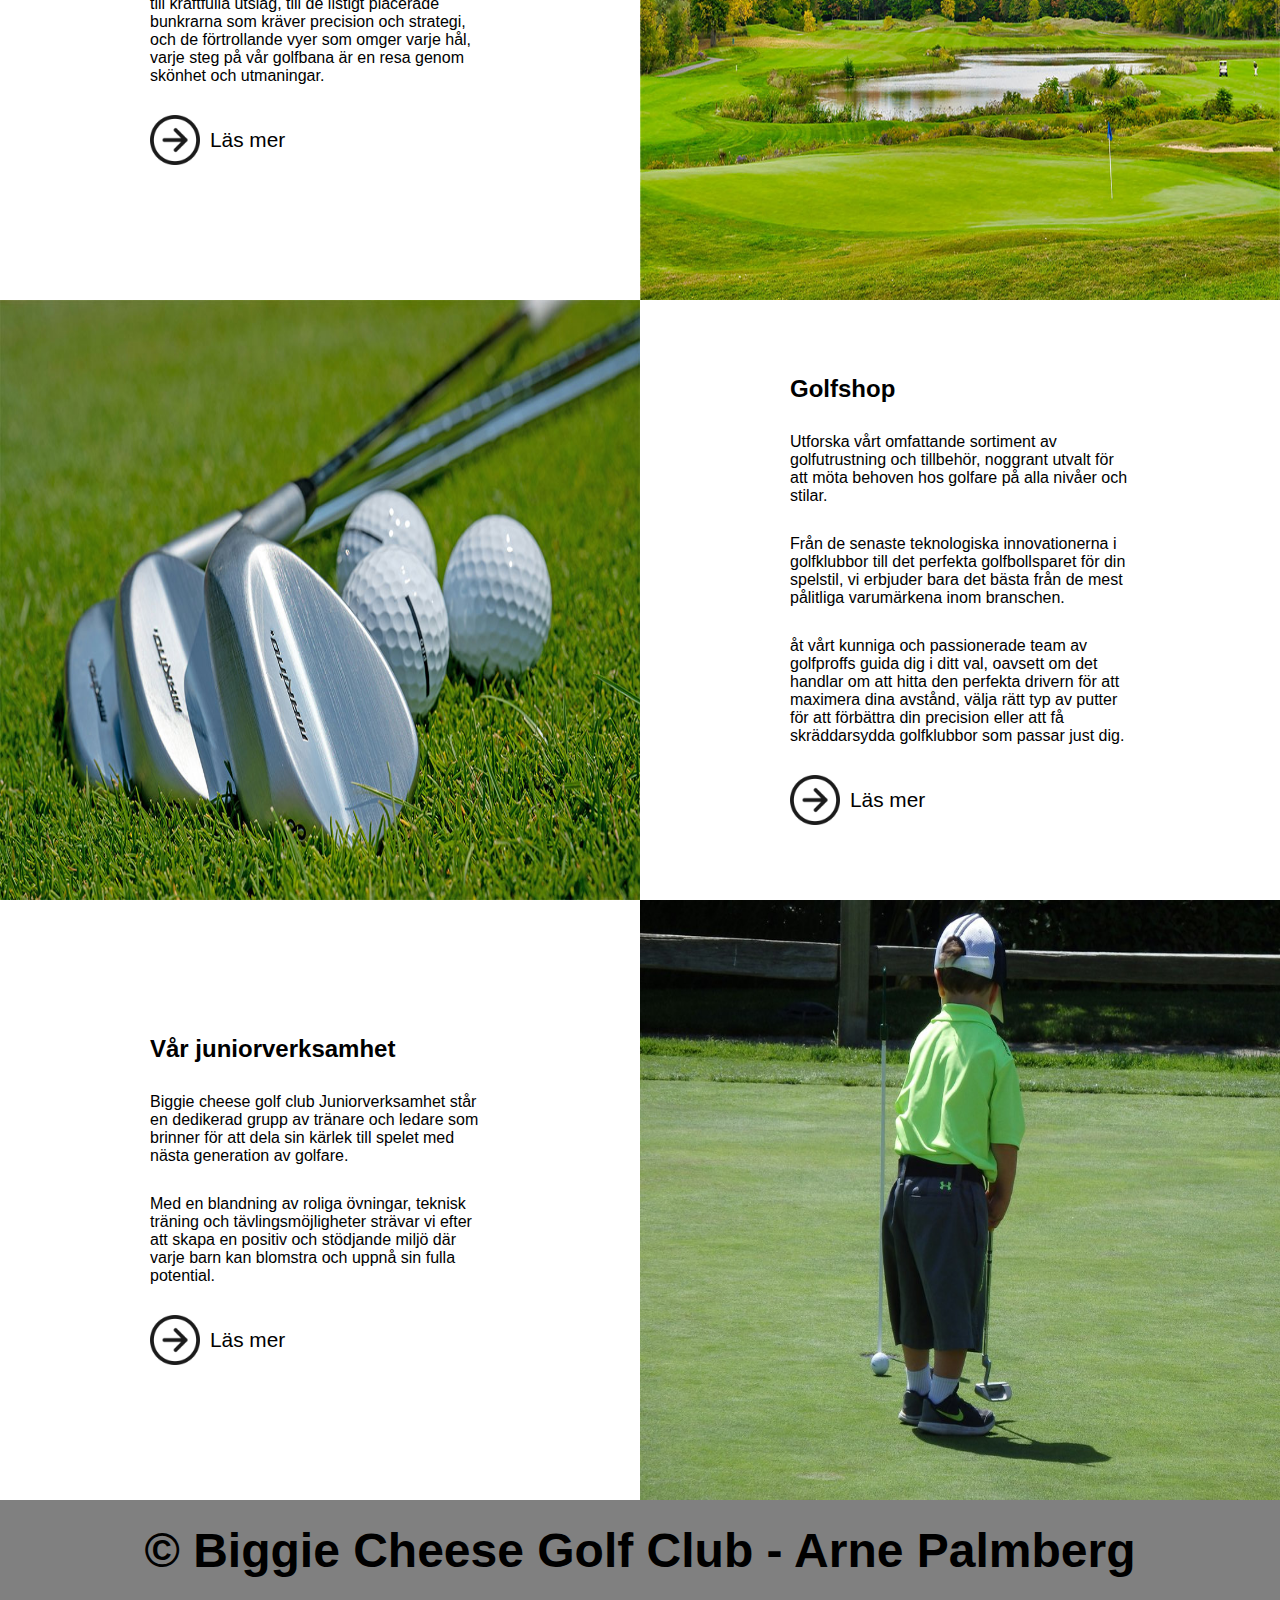
==== commit e2921623: "försök till meny" ====
--- a/index.html
+++ b/index.html
@@ -21,7 +21,7 @@
 
             <nav id="meny">
                 
-                <ul id="ul_header">
+                <ul id="link_list">
                     <li>
                         <a href="golfbanor.html" class="a_header">GOLFBANOR</a>
                     </li>
@@ -34,6 +34,12 @@
                         <a href="juniorverksamhet.html" class="a_header">JUNIORVERKSAMHET</a>
                     </li>
                 </ul>
+
+                <section id="burger">
+                    <div id="burger_line_1" class="burger_line"></div>
+                    <div id="burger_line_2" class="burger_line"></div>
+                    <div id="burger_line_3" class="burger_line"></div>
+                </section>
 
             </nav>
         
--- a/css/style.css
+++ b/css/style.css
@@ -3,6 +3,12 @@
     padding: 0;
     margin:0;
     box-sizing: border-box;
+
+    --burgerline_width: 30px;
+    --burgerline_height: 6px;
+    --burgerline_margin: 5px;
+    
+    --background_color: lightseagreen;
 }
 
 /*taggar*/
@@ -86,6 +92,29 @@
 
 }
 
+#link_list {
+    flex-direction: row;
+    height: 100px;
+    width: 100%;
+    top: 0px;
+    border-bottom: 2px solid grey;
+}
+
+.links_visible {
+    transform: translateY(0px);
+}
+
+#link_list a:hover {
+    background: var(--background_color);
+    color: rgb(255, 128, 0);
+}
+
+#link_list a {
+    color: black;
+    font-size: 1.5rem;
+}
+
+
 
 #ul_header {
 
@@ -138,6 +167,7 @@
     display: grid;
     grid-template-rows:100px 600px 600px 600px 600px 600px 100px;
     grid-template-columns: 1fr 1fr;
+    width: auto;
     grid-template-areas:
     "head head" 
     "sec1_1 sec2_1"
@@ -206,9 +236,8 @@
 
 #bild1_1 {
 
-    height: 100%;
-    width: 100%;
-
+    width: 100%;
+    height: auto;
 }
 
 #sec3_1 {
@@ -219,8 +248,8 @@
 
 #bild2_1 {
 
-    height: 100%;
-    width: 100%;
+    width: 100%;
+    height: auto;
 
 }
 
@@ -244,8 +273,8 @@
 
 #bild3_1 {
 
-    height: 100%;
-    width: 100%;
+    width: 100%;
+    height: auto;
 
 }
 
@@ -257,7 +286,6 @@
 
 #bild4_1 {
 
-    height: 100%;
     width: 100%;
 
 }
@@ -282,8 +310,8 @@
 
 #bild5_1 {
 
-    height: 100%;
-    width: 100%;
+    width: 100%;
+    height: auto;
 
 }
 
@@ -416,22 +444,46 @@
     }
 
     #body_1{
-        grid-template-rows: 100px 300px 300px 300px 300px 300px 300px 300px 300px 300px 300px 100px;
+        grid-template-rows: 100px 500px 500px 500px 500px 500px 500px 500px 500px 500px 500px 100px;
         grid-template-areas: 
             "head head"
-            "sec1 sec1"
-            "sec2 sec2"
-            "sec4 sec4"
-            "sec3 sec3"
-            "sec5 sec5"
-            "sec6 sec6"
-            "sec8 sec8"
-            "sec7 sec7"
-            "sec9 sec9"
-            "sec10 sec10"
+            "sec1_1 sec1_1"
+            "sec2_1 sec2_1"
+            "sec4_1 sec4_1"
+            "sec3_1 sec3_1"
+            "sec5_1 sec5_1"
+            "sec6_1 sec6_1"
+            "sec8_1 sec8_1"
+            "sec7_1 sec7_1"
+            "sec9_1 sec9_1"
+            "sec10_1 sec10_1"
             "foot foot"
 
         ;
     }
 
+    .section_class_text_1 {
+
+        flex-direction: column;
+        padding: 150px;
+        padding: 25px;
+        font-size: 0.75rem;
+
+    
+    }
+
+    #text_1{
+
+        font-size: 0.75rem;
+
+
+    }
+
+    #p_footer {
+
+        font-size: 1rem;
+    
+    }
+    
+
 }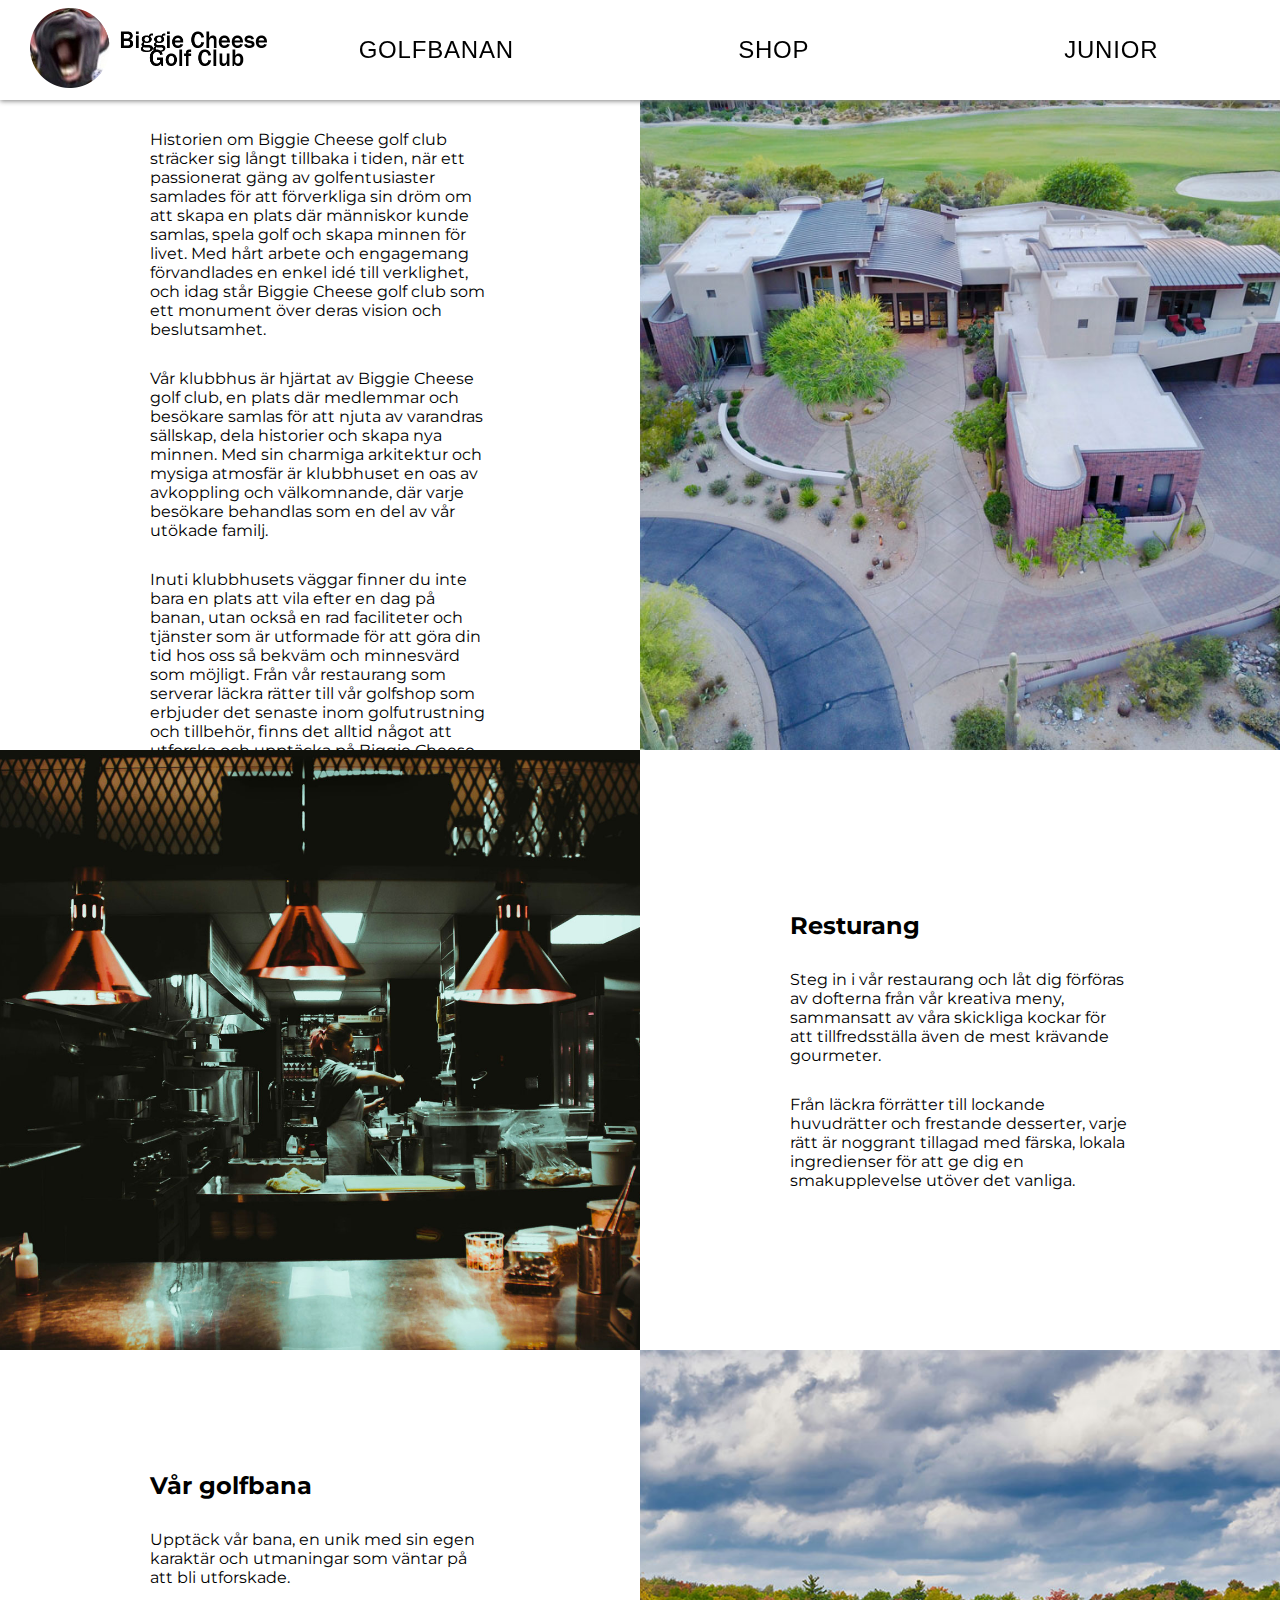
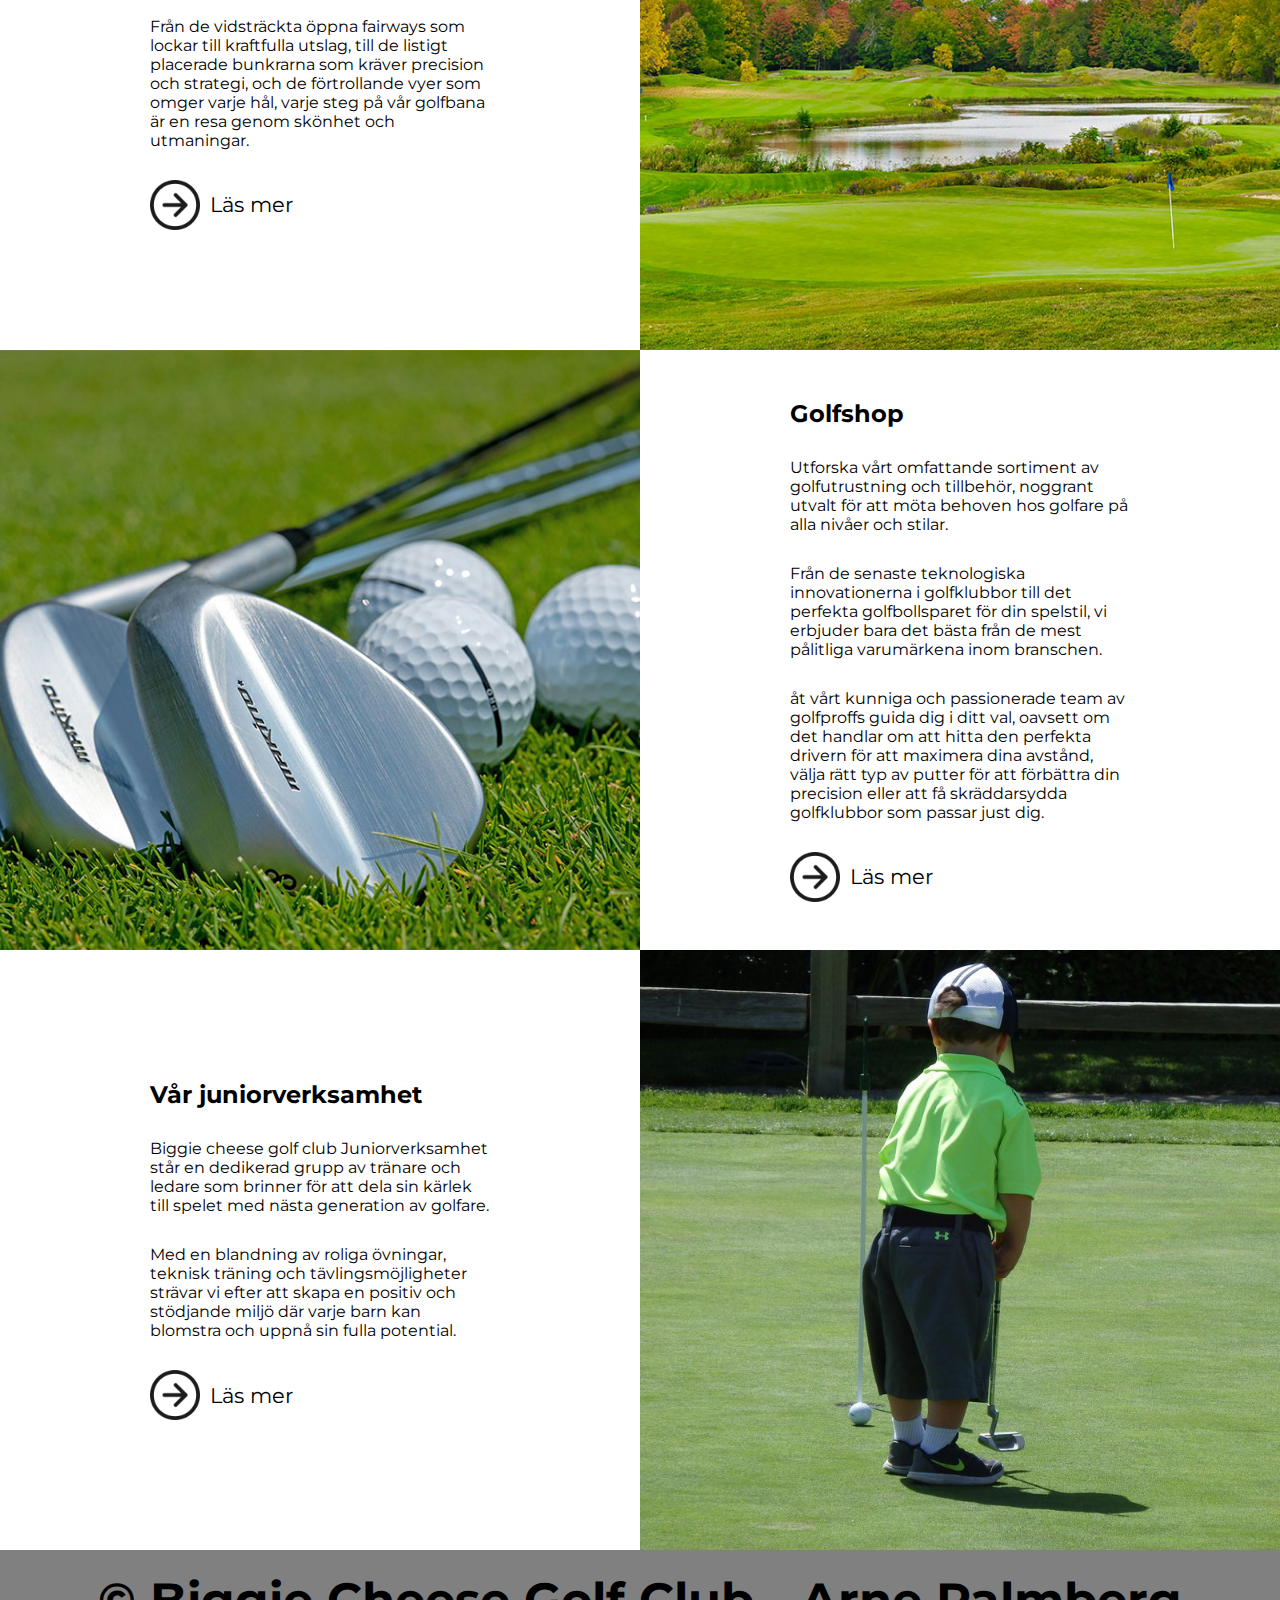
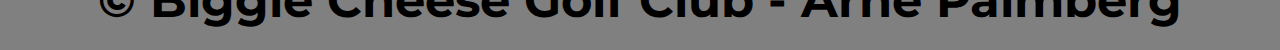
==== commit 374e63b2: "sida 1 och 2 klar med mobil" ====
--- a/index.html
+++ b/index.html
@@ -21,9 +21,9 @@
 
             <nav id="meny">
                 
-                <ul id="link_list">
+                <ul id="ul_header">
                     <li>
-                        <a href="golfbanor.html" class="a_header">GOLFBANOR</a>
+                        <a href="golfbanor.html" class="a_header">GOLFBANAN</a>
                     </li>
 
                     <li>
@@ -31,7 +31,7 @@
                     </li>
                     
                     <li>
-                        <a href="juniorverksamhet.html" class="a_header">JUNIORVERKSAMHET</a>
+                        <a href="juniorverksamhet.html" class="a_header">JUNIOR</a>
                     </li>
                 </ul>
 
@@ -57,13 +57,13 @@
 
         <section id="sec2_1" class="section_class_1">
 
-            <img src="img/golfclub.jpg" alt="bild på ett klubbhus" id="bild1_1">
+            <img src="img/golfclub.jpg" alt="bild på ett klubbhus" class="bild_1">
             
         </section>
 
         <section id="sec3_1" class="section_class_1">
 
-            <img src="img/resturang.jpg" alt="bild på en resturang" id="bild2_1">
+            <img src="img/resturang.jpg" alt="bild på en resturang" class="bild_1">
             
         </section>
 
@@ -93,14 +93,14 @@
         
         <section id="sec6_1" class="section_class_1">
 
-            <img src="img/golfbana.jpg" alt="bild på en golfbana" id="bild3_1">
+            <img src="img/golfbana.jpg" alt="bild på en golfbana" class="bild_1">
             
         </section>
 
         
         <section id="sec7_1" class="section_class_1">
 
-            <img src="img/golfshop.jpg" alt="bild på en golfbana" id="bild4_1">
+            <img src="img/golfshop.jpg" alt="bild på en golfbana" class="bild_1">
             
         </section>
 
@@ -137,7 +137,7 @@
         
         <section id="sec10_1" class="section_class_1">
 
-            <img src="img/kid_golfer.jpg" alt="bild på en golfbana" id="bild5_1">
+            <img src="img/kid_golfer.jpg" alt="bild på en golfbana" class="bild_1">
             
         </section>
 
--- a/css/style.css
+++ b/css/style.css
@@ -1,46 +1,48 @@
+@import url('https://fonts.googleapis.com/css2?family=Montserrat:ital,wght@0,100..900;1,100..900&display=swap');
 * {
 
     padding: 0;
     margin:0;
     box-sizing: border-box;
 
+    --font-family: "Montserrat", sans-serif;
+
     --burgerline_width: 30px;
     --burgerline_height: 6px;
     --burgerline_margin: 5px;
-    
-    --background_color: lightseagreen;
+
 }
 
 /*taggar*/
 
 p {
 
-    font-family: 'Trebuchet MS', 'Lucida Sans Unicode', 'Lucida Grande', 'Lucida Sans', Arial, sans-serif;
+    font-family: var(--font-family);
 
 }
 
 h1 {
 
-    font-family: 'Trebuchet MS', 'Lucida Sans Unicode', 'Lucida Grande', 'Lucida Sans', Arial, sans-serif;
+    font-family: var(--font-family);
 
 }
 
 h2 {
 
-    font-family: 'Trebuchet MS', 'Lucida Sans Unicode', 'Lucida Grande', 'Lucida Sans', Arial, sans-serif;
+    font-family: var(--font-family);
 
 }
 
 h3 {
 
-    font-family: 'Trebuchet MS', 'Lucida Sans Unicode', 'Lucida Grande', 'Lucida Sans', Arial, sans-serif;
-
+    font-family: var(--font-family);
+    
 }
 
 a {
 
-    font-family: 'Trebuchet MS', 'Lucida Sans Unicode', 'Lucida Grande', 'Lucida Sans', Arial, sans-serif;
-    
+    font-family: var(--font-family);
+
 }
 
 /* header */
@@ -59,13 +61,6 @@
     top: 0;
     left: 0;
     width: 100%;
-
-
-    box-shadow: 0px 1px 5px grey;
-    position: fixed;
-    top: 0;
-    left: 0;
-    width: 100%;
     background-image: url('../img/white.jpg');
 
 }
@@ -86,35 +81,13 @@
 
 #meny {
 
-    grid-area: meny;
-    display: flex;
-    align-items: center;
-
-}
-
-#link_list {
-    flex-direction: row;
     height: 100px;
     width: 100%;
-    top: 0px;
-    border-bottom: 2px solid grey;
-}
-
-.links_visible {
-    transform: translateY(0px);
-}
-
-#link_list a:hover {
-    background: var(--background_color);
-    color: rgb(255, 128, 0);
-}
-
-#link_list a {
-    color: black;
-    font-size: 1.5rem;
-}
-
-
+    grid-area: meny;
+    display: flex;
+    align-items: center;
+
+}
 
 #ul_header {
 
@@ -122,8 +95,28 @@
     width: 100%;
     justify-content: space-around;
     list-style: none;
-
-    
+    flex-direction: row;
+    top: 0px;
+    
+}
+
+.links_visible {
+    transform: translateY(0px);
+}
+
+#ul_header a:hover {
+    color: brown;
+}
+
+#ul_header a {
+    color: black;
+    font-size: 1.5rem;
+    letter-spacing: 0.05rem;
+    width: 200px;
+    height: 3rem;
+    display: flex;
+    justify-content: center;
+    align-items: center;
 }
 
 .a_header {
@@ -135,12 +128,6 @@
     
 }
 
-.a_header:hover {
-
-    color: brown;
-
-}
-
 /*footer*/
 
 footer {
@@ -165,7 +152,7 @@
 #body_1 {
 
     display: grid;
-    grid-template-rows:100px 600px 600px 600px 600px 600px 100px;
+    grid-template-rows: 100px 650px 600px 600px 600px 600px 100px;
     grid-template-columns: 1fr 1fr;
     width: auto;
     grid-template-areas:
@@ -190,7 +177,9 @@
 .section_class_text_1 {
 
     flex-direction: column;
-    padding: 150px;
+    padding-left: 150px;
+    padding-right: 150px;
+
 
 }
 
@@ -203,7 +192,7 @@
 
 .pil_1 {
 
-    width: 50px;
+    height: 50px;
 
 }
 
@@ -222,34 +211,30 @@
 
 }
 
+.bild_1 {
+
+    width: auto;
+    height: auto;
+}
+
 #sec1_1 {
 
     grid-area: sec1_1;
 
+
 }
 
 #sec2_1 {
 
     grid-area: sec2_1;
-
-}
-
-#bild1_1 {
-
-    width: 100%;
-    height: auto;
+    overflow: hidden;
+
 }
 
 #sec3_1 {
 
     grid-area: sec3_1;
-
-}
-
-#bild2_1 {
-
-    width: 100%;
-    height: auto;
+    overflow: hidden;
 
 }
 
@@ -268,25 +253,14 @@
 #sec6_1 {
 
     grid-area: sec6_1;
-
-}
-
-#bild3_1 {
-
-    width: 100%;
-    height: auto;
+    overflow: hidden;
 
 }
 
 #sec7_1 {
 
     grid-area: sec7_1;
-
-}
-
-#bild4_1 {
-
-    width: 100%;
+    overflow: hidden;
 
 }
 
@@ -305,13 +279,7 @@
 #sec10_1 {
 
     grid-area: sec10_1;
-
-}
-
-#bild5_1 {
-
-    width: 100%;
-    height: auto;
+    overflow: hidden;
 
 }
 
@@ -333,19 +301,33 @@
 
 }
 
+
+.section_class_2 {
+
+    display: flex;
+    justify-content: center;
+
+}
+
+.section_class_text_2 {
+
+    flex-direction: column;
+    padding-left: 150px;
+    padding-right: 150px;
+
+
+}
+
 .text_2 {
 
     padding-bottom: 30px;
 
 }
 
-
 #sec1_2 {
 
     grid-area: sec1_2;
-    display: flex;
-    align-items: center;
-    justify-content: center;
+    align-items: center;
     padding-left: 200px;
     padding-right: 200px;
     background: gray;
@@ -355,19 +337,12 @@
 #sec1_2_2 {
 
     grid-area: sec1_2_2;
-    display: flex;
-    flex-direction: column;
-    justify-content: center;
-    padding-left: 150px;
-    padding-right: 150px;
 
 }
 
 #sec2_2 {
 
     grid-area: sec2_2;
-    display: flex;
-    justify-content: center;
     align-items: center;
 }
 
@@ -391,24 +366,20 @@
 #sec3_2 {
 
     grid-area: sec3_2;
+    overflow: hidden;
 
 }
 
 #bild_map {
 
-    height: 100%;
-    width: 100%;  
+    height: auto;
+    width: auto;  
 
 }
 
 #sec4_2 {
 
     grid-area: sec4_2;
-    display: flex;
-    align-items: center;
-    justify-content: center;
-    padding-left: 150px;
-    padding-right: 150px;
 
 }
 
@@ -424,9 +395,6 @@
 
 }
 
-
-
-
 /*sida 3*/
 
 
@@ -434,17 +402,80 @@
 /*telefon*/
 
 @media screen and (max-width: 800px) {
-    
-    header {
-
-        grid-template-areas: 
-        "logo meny"
-        ;
-    
-    }
-
+
+    p {
+
+        font-size: 90%;
+
+    }
+
+    #meny {
+
+        justify-content: flex-end;
+
+    }
+    
+    #logga_sec {
+
+
+        padding-left: 10px;
+
+    }
+
+    #ul_header {
+        background: white;
+        flex-direction: column;
+        height: 400px;
+        position: absolute;
+        top: -400px;
+        z-index: 1;
+        width: auto;
+        box-shadow: 0px 1px 5px grey;
+
+    }
+    
+    #burger {
+        margin-right: 50px;
+        cursor: pointer;
+        
+    }
+
+    .links_visible {
+        transform: translateY(500px);
+    }
+    
+    .burger_line {
+        width: var(--burgerline_width);
+        height: var(--burgerline_height);
+        margin: var(--burgerline_margin);
+        background: gray;
+        border-radius: 20%;
+        transition: all 0.5s;
+    }
+
+    #ul_header a {
+        font-size: 1.25rem;
+    }
+    
+    #ul_header a:hover {
+        background: grey;
+        color: black;
+    }
+    
+    .burger_in_x_form #burger_line_2 {
+        opacity: 0;
+    }
+    
+    .burger_in_x_form #burger_line_1 {
+        transform: translateY(calc(var(--burgerline_height) + var(--burgerline_margin))) rotate(45deg);
+    }
+    
+    .burger_in_x_form #burger_line_3 {
+        transform: translateY(calc((-1)*(var(--burgerline_height) + var(--burgerline_margin)))) rotate(-45deg);
+    }
+    
     #body_1{
-        grid-template-rows: 100px 500px 500px 500px 500px 500px 500px 500px 500px 500px 500px 100px;
+        grid-template-rows: 100px 700px 300px 500px 300px 500px 300px 600px 300px 500px 300px 100px;
         grid-template-areas: 
             "head head"
             "sec1_1 sec1_1"
@@ -462,28 +493,71 @@
         ;
     }
 
+    .bild_1 {
+
+        height: 100%;
+    }
+
     .section_class_text_1 {
 
         flex-direction: column;
-        padding: 150px;
         padding: 25px;
-        font-size: 0.75rem;
-
-    
-    }
-
-    #text_1{
-
-        font-size: 0.75rem;
-
-
-    }
+    
+    }
+
+    #body_2 {
+
+        grid-template-rows: 100px 300px 600px 500px 300px 300px 500px 500px 100px;
+        grid-template-areas:
+        "head head" 
+        "sec1_2 sec1_2"
+        "sec1_2_2 sec1_2_2"
+        "sec2_2 sec2_2"
+        "sec4_2 sec4_2"
+        "sec3_2 sec3_2"
+        "sec5_2 sec5_2"
+        "sec6_2 sec6_2"
+        "foot foot"
+        ;
+    }
+
+
+    #sec1_2 {
+
+        padding-left: 25px;
+        padding-right: 25px;
+    }
+
+    .section_class_text_2 {
+
+        padding-left: 25px;
+        padding-right: 25px;
+
+    }
+
+    #sec2_2 {
+
+        background: gray;
+
+    }
+    
+    .arrow_bildspel {
+        width: 50px;
+        height: auto;
+        margin: 10px;
+    } 
+    
+    #bildspel_bilderna {
+        width: auto;
+        height: 300px;
+        border-radius: 30px;
+    }
+
 
     #p_footer {
 
         font-size: 1rem;
     
     }
-    
-
+   
 }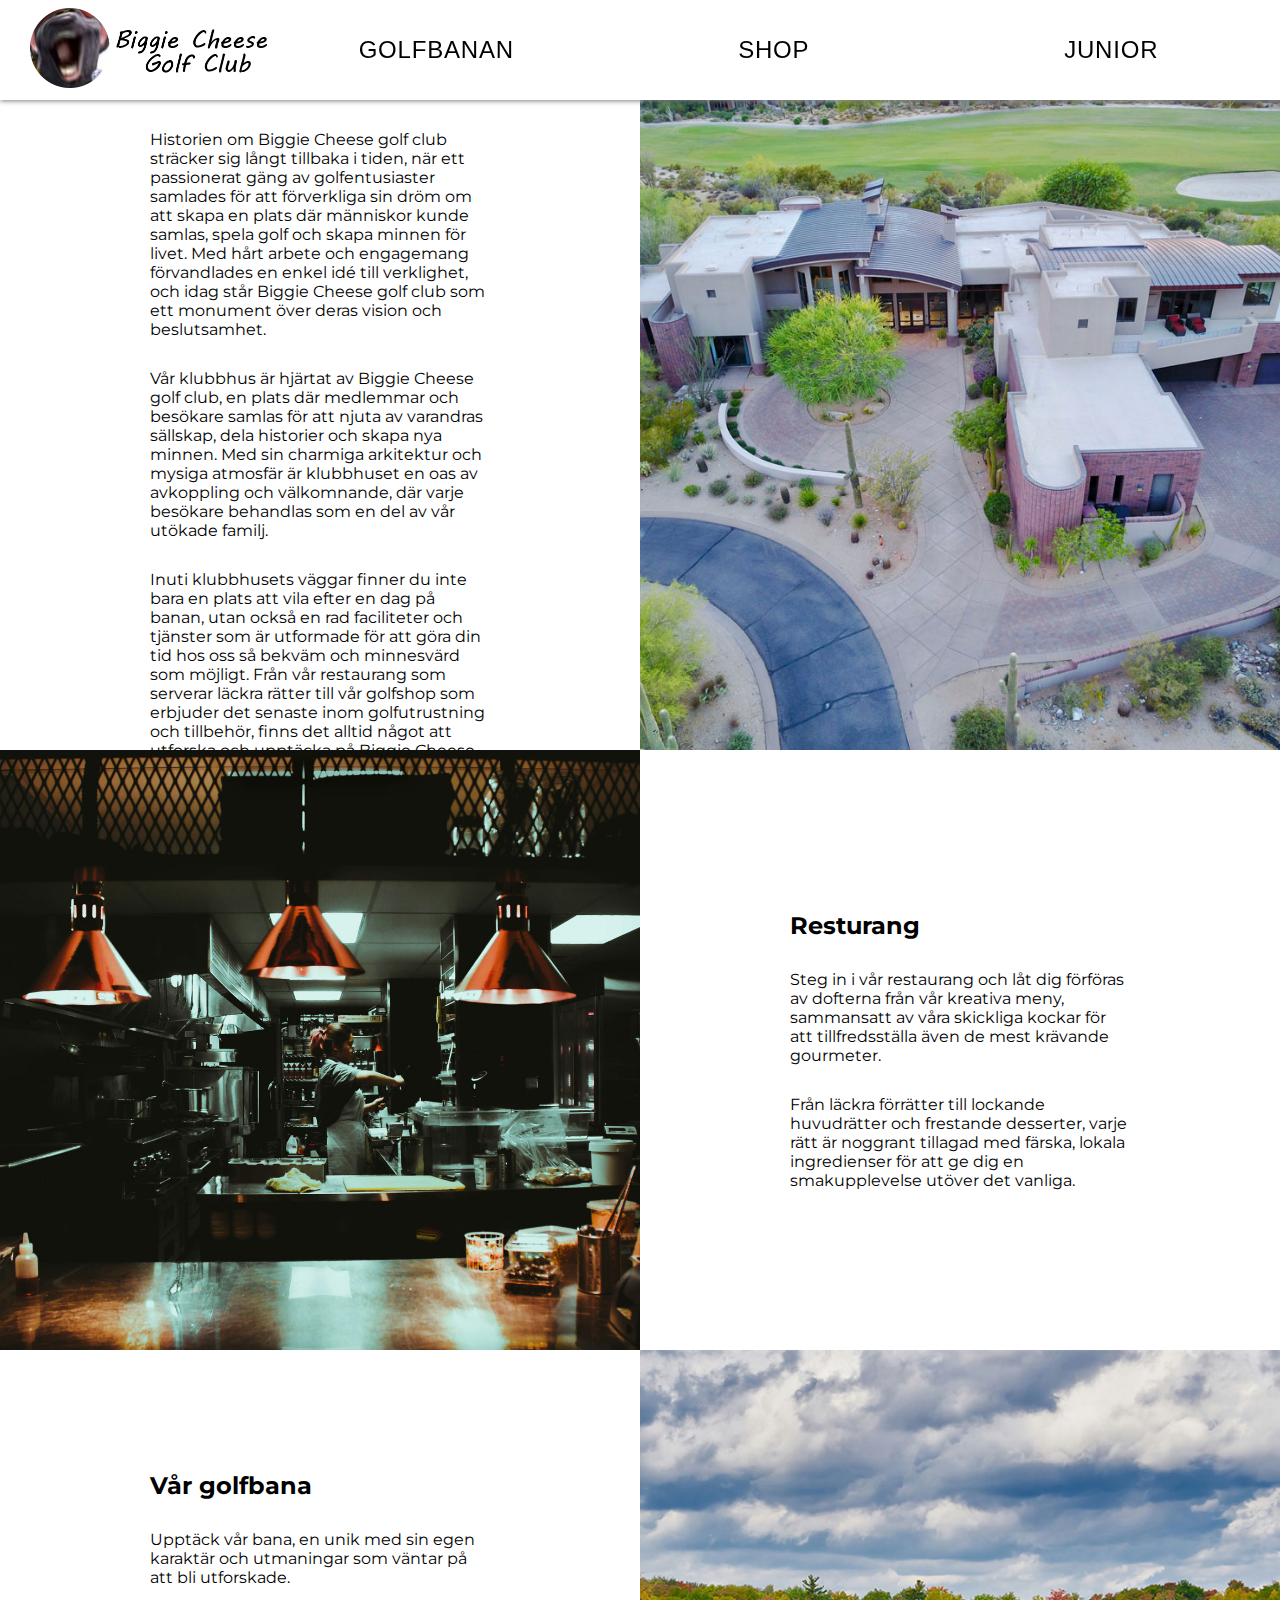
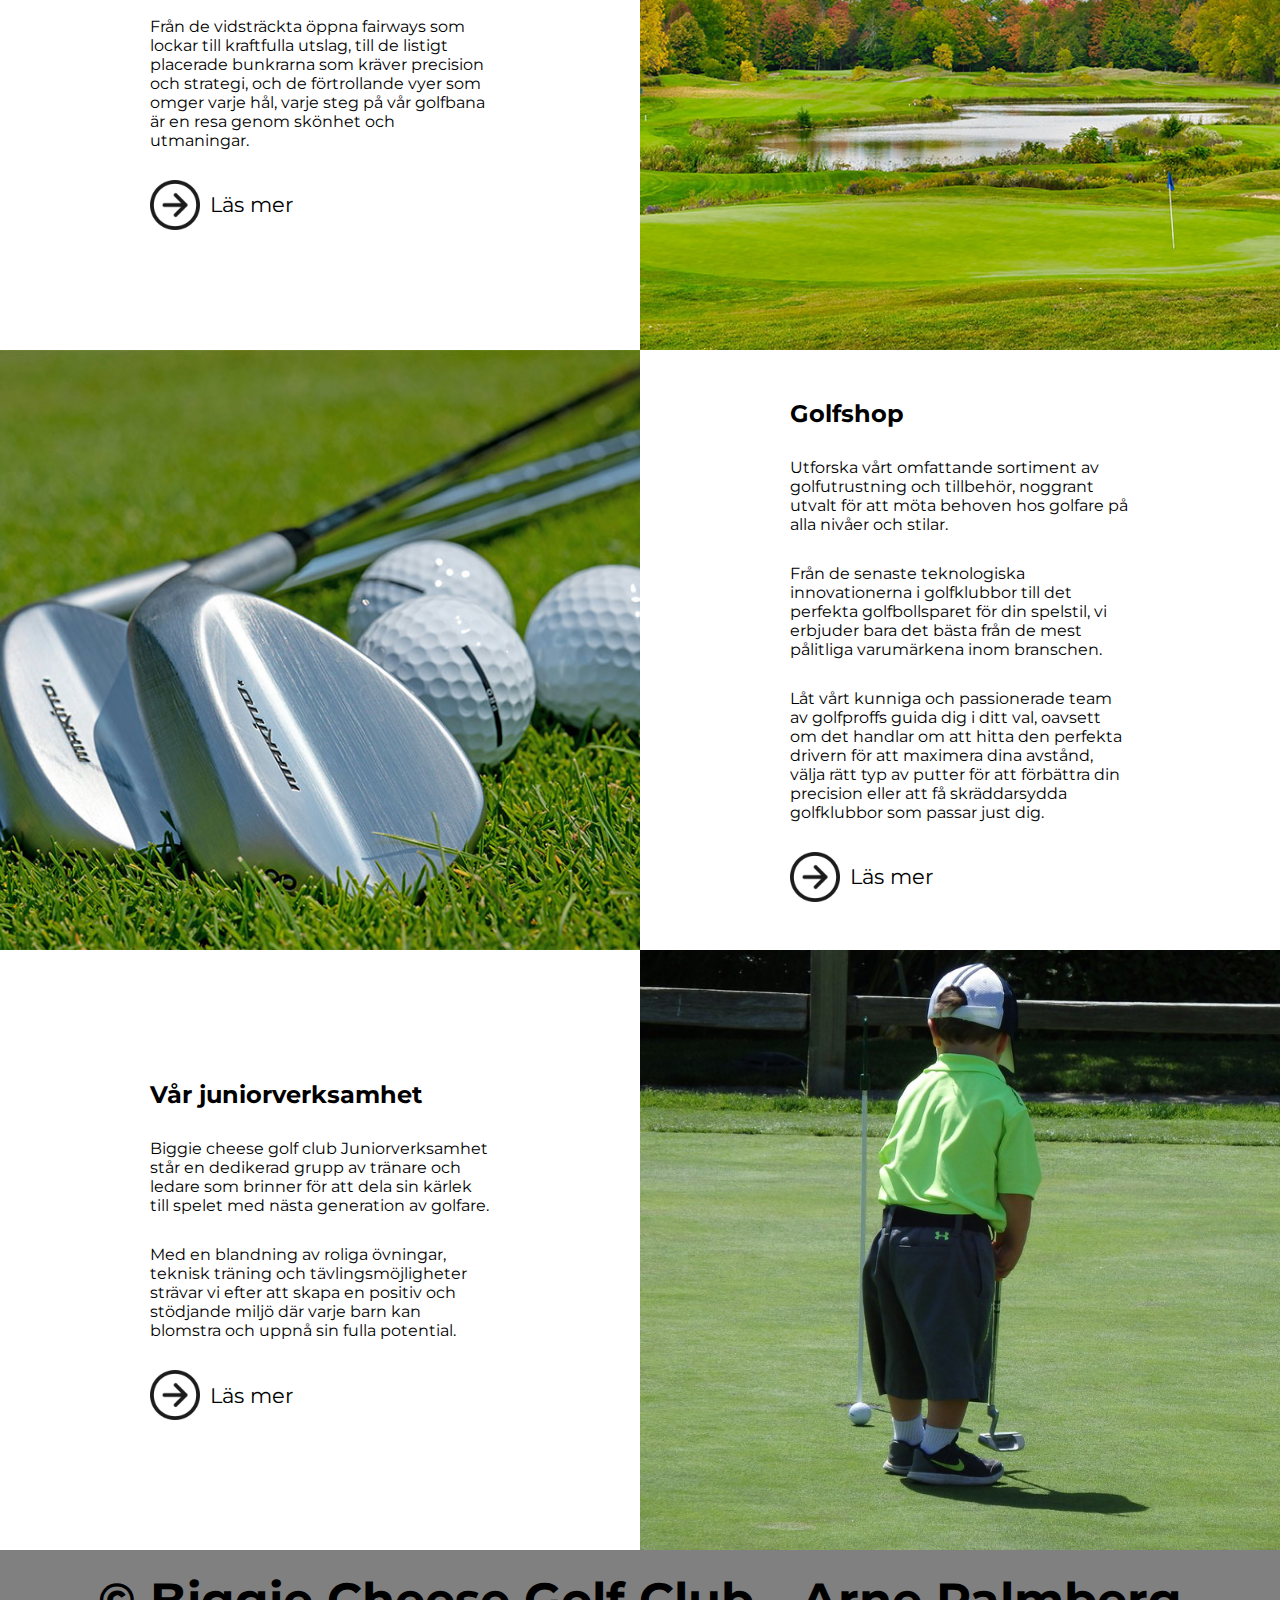
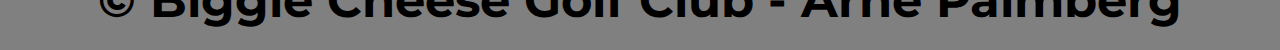
==== commit 820359f1: "brun pil" ====
--- a/index.html
+++ b/index.html
@@ -81,12 +81,13 @@
             <h2 class="text_1">Vår golfbana</h2>
             <p class="text_1">Upptäck vår bana, en unik med sin egen karaktär och utmaningar som väntar på att bli utforskade.</p>
             <p class="text_1">Från de vidsträckta öppna fairways som lockar till kraftfulla utslag, till de listigt placerade bunkrarna som kräver precision och strategi, och de förtrollande vyer som omger varje hål, varje steg på vår golfbana är en resa genom skönhet och utmaningar.</p>
-            <div>
+            <section class="pil_sec">
                 <a href="golfbanor.html" class="read_more_a_1">
-                    <img src="img/pil.png" alt="logo" class="pil_1">
+                    <img src="img/pil.png" alt="pil" class="pil_1">
+                    <img src="img/pil2.png" alt="pil" class="pil_2">
                     <p class="read_more_p_1">Läs mer</p>
                 </a>
-            </div>   
+            </section>   
 
         </section>
 
@@ -110,13 +111,14 @@
             <h2 class="text_1">Golfshop</h2>
             <p class="text_1">Utforska vårt omfattande sortiment av golfutrustning och tillbehör, noggrant utvalt för att möta behoven hos golfare på alla nivåer och stilar.</p>
             <p class="text_1">Från de senaste teknologiska innovationerna i golfklubbor till det perfekta golfbollsparet för din spelstil, vi erbjuder bara det bästa från de mest pålitliga varumärkena inom branschen.</p> 
-            <p class="text_1">åt vårt kunniga och passionerade team av golfproffs guida dig i ditt val, oavsett om det handlar om att hitta den perfekta drivern för att maximera dina avstånd, välja rätt typ av putter för att förbättra din precision eller att få skräddarsydda golfklubbor som passar just dig.</p>
-            <div>
+            <p class="text_1">Låt vårt kunniga och passionerade team av golfproffs guida dig i ditt val, oavsett om det handlar om att hitta den perfekta drivern för att maximera dina avstånd, välja rätt typ av putter för att förbättra din precision eller att få skräddarsydda golfklubbor som passar just dig.</p>
+            <section class="pil_sec">
                 <a href="shop.html" class="read_more_a_1">
-                    <img src="img/pil.png" alt="logo" class="pil_1">
+                    <img src="img/pil.png" alt="pil" class="pil_1">
+                    <img src="img/pil2.png" alt="pil" class="pil_2">
                     <p class="read_more_p_1">Läs mer</p>
                 </a>
-            </div>     
+            </section>     
             
         </section>
 
@@ -126,12 +128,13 @@
             <h2 class="text_1">Vår juniorverksamhet</h2>
             <p class="text_1"> Biggie cheese golf club Juniorverksamhet står en dedikerad grupp av tränare och ledare som brinner för att dela sin kärlek till spelet med nästa generation av golfare.</p>
             <p class="text_1">Med en blandning av roliga övningar, teknisk träning och tävlingsmöjligheter strävar vi efter att skapa en positiv och stödjande miljö där varje barn kan blomstra och uppnå sin fulla potential.</p>
-            <div>
+            <section class="pil_sec">
                 <a href="juniorverksamhet.html" class="read_more_a_1">
-                    <img src="img/pil.png" alt="logo" class="pil_1">
+                    <img src="img/pil.png" alt="pil" class="pil_1">
+                    <img src="img/pil2.png" alt="pil" class="pil_2">
                     <p class="read_more_p_1">Läs mer</p>
                 </a>
-            </div>       
+            </section>       
         </section>
 
         
--- a/css/style.css
+++ b/css/style.css
@@ -48,6 +48,8 @@
 /* header */
 
 header {
+
+    z-index: 1;
 
     grid-area: head;
     display: grid;
@@ -196,6 +198,36 @@
 
 }
 
+.pil_2 {
+
+    height: 50px;
+    position: absolute;
+    top: 0;
+    left: 0;
+    opacity: 0;
+    transition: all 0.5s ease;
+
+}
+
+.pil_sec:hover .pil_2{
+
+    opacity: 1;
+    color: brown;
+
+}
+
+.pil_sec:hover a{
+
+    color: brown;
+
+}
+
+.pil_sec {
+
+    position: relative;
+}
+
+
 .read_more_a_1 {
 
     display: flex;
@@ -208,6 +240,7 @@
 
     padding-left: 10px;
     font-size: 1.3rem;
+    transition: all 0.5s ease;
 
 }
 
@@ -215,6 +248,7 @@
 
     width: auto;
     height: auto;
+    
 }
 
 #sec1_1 {
@@ -507,7 +541,7 @@
 
     #body_2 {
 
-        grid-template-rows: 100px 300px 600px 500px 300px 300px 500px 500px 100px;
+        grid-template-rows: 100px 300px 600px 500px 400px 300px 500px 500px 100px;
         grid-template-areas:
         "head head" 
         "sec1_2 sec1_2"
@@ -553,6 +587,13 @@
         border-radius: 30px;
     }
 
+    #bildmap {
+
+        width: auto;
+
+
+    }
+
 
     #p_footer {
 
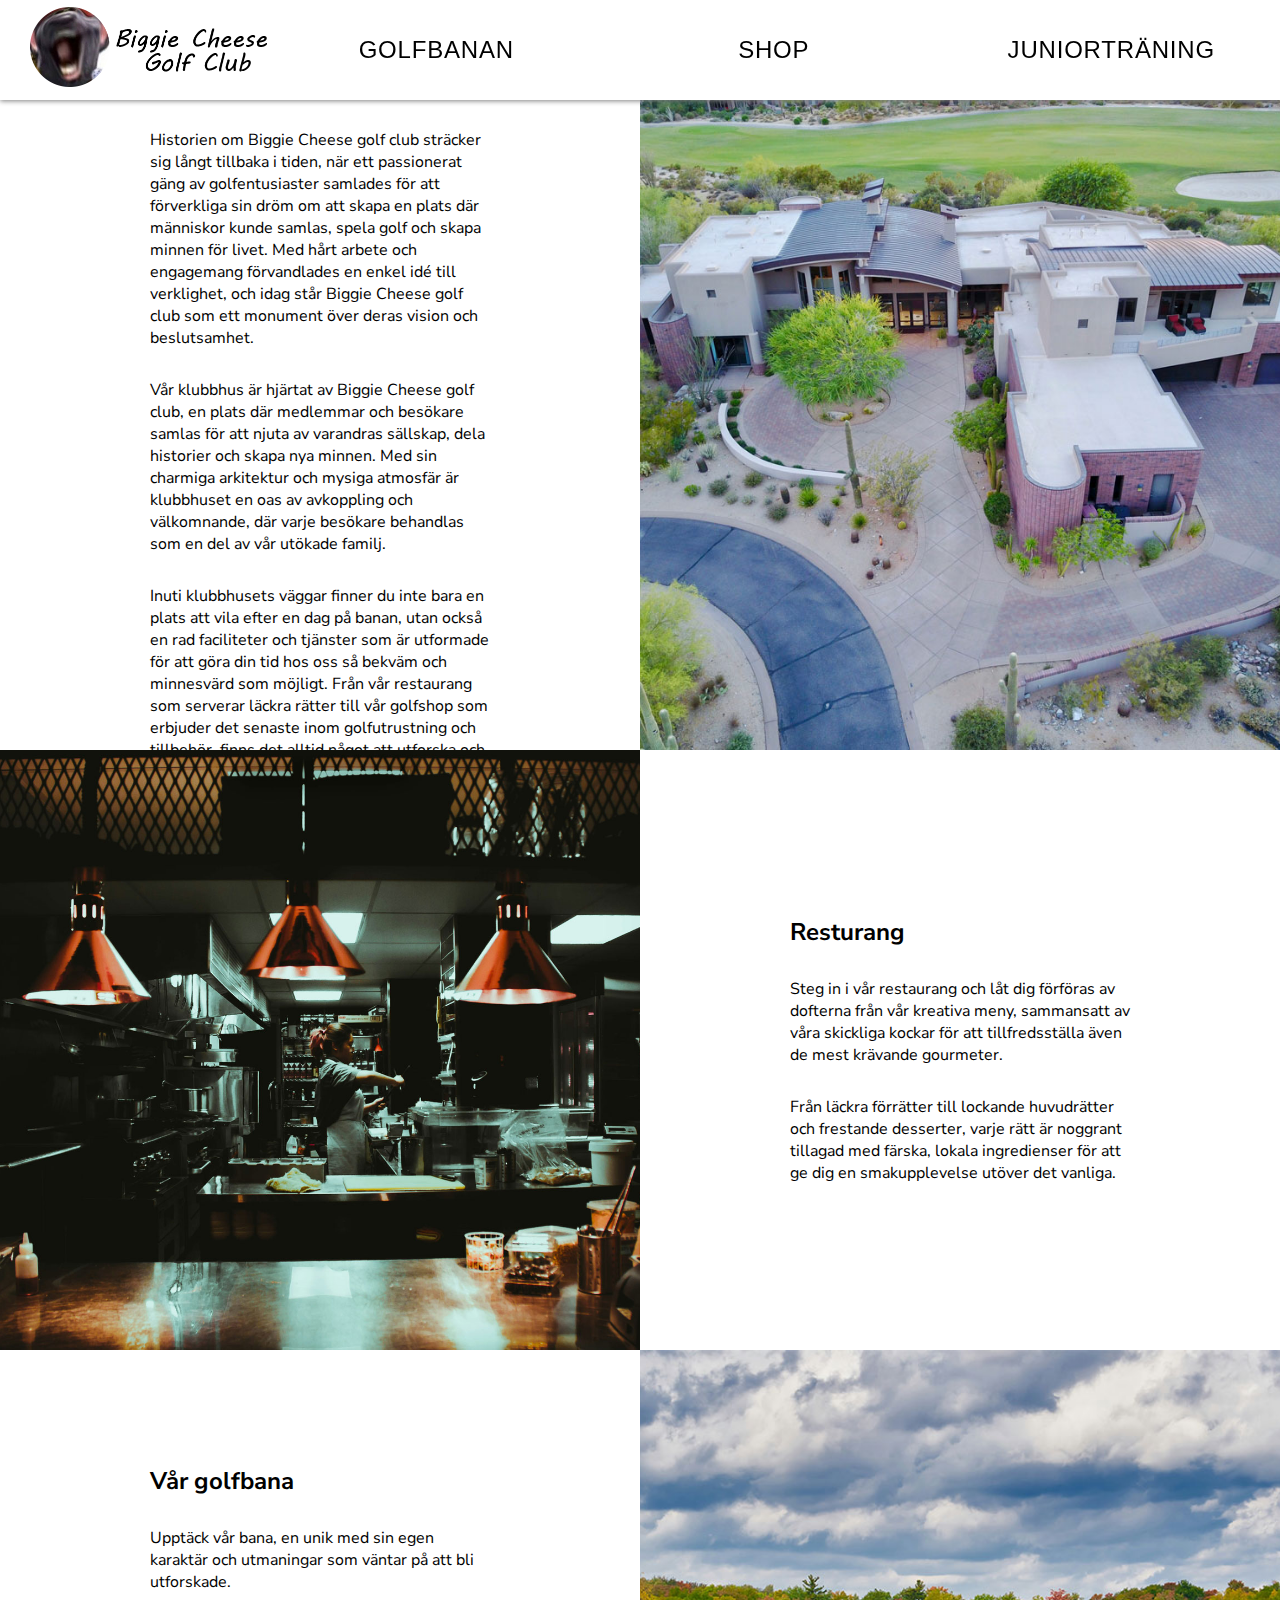
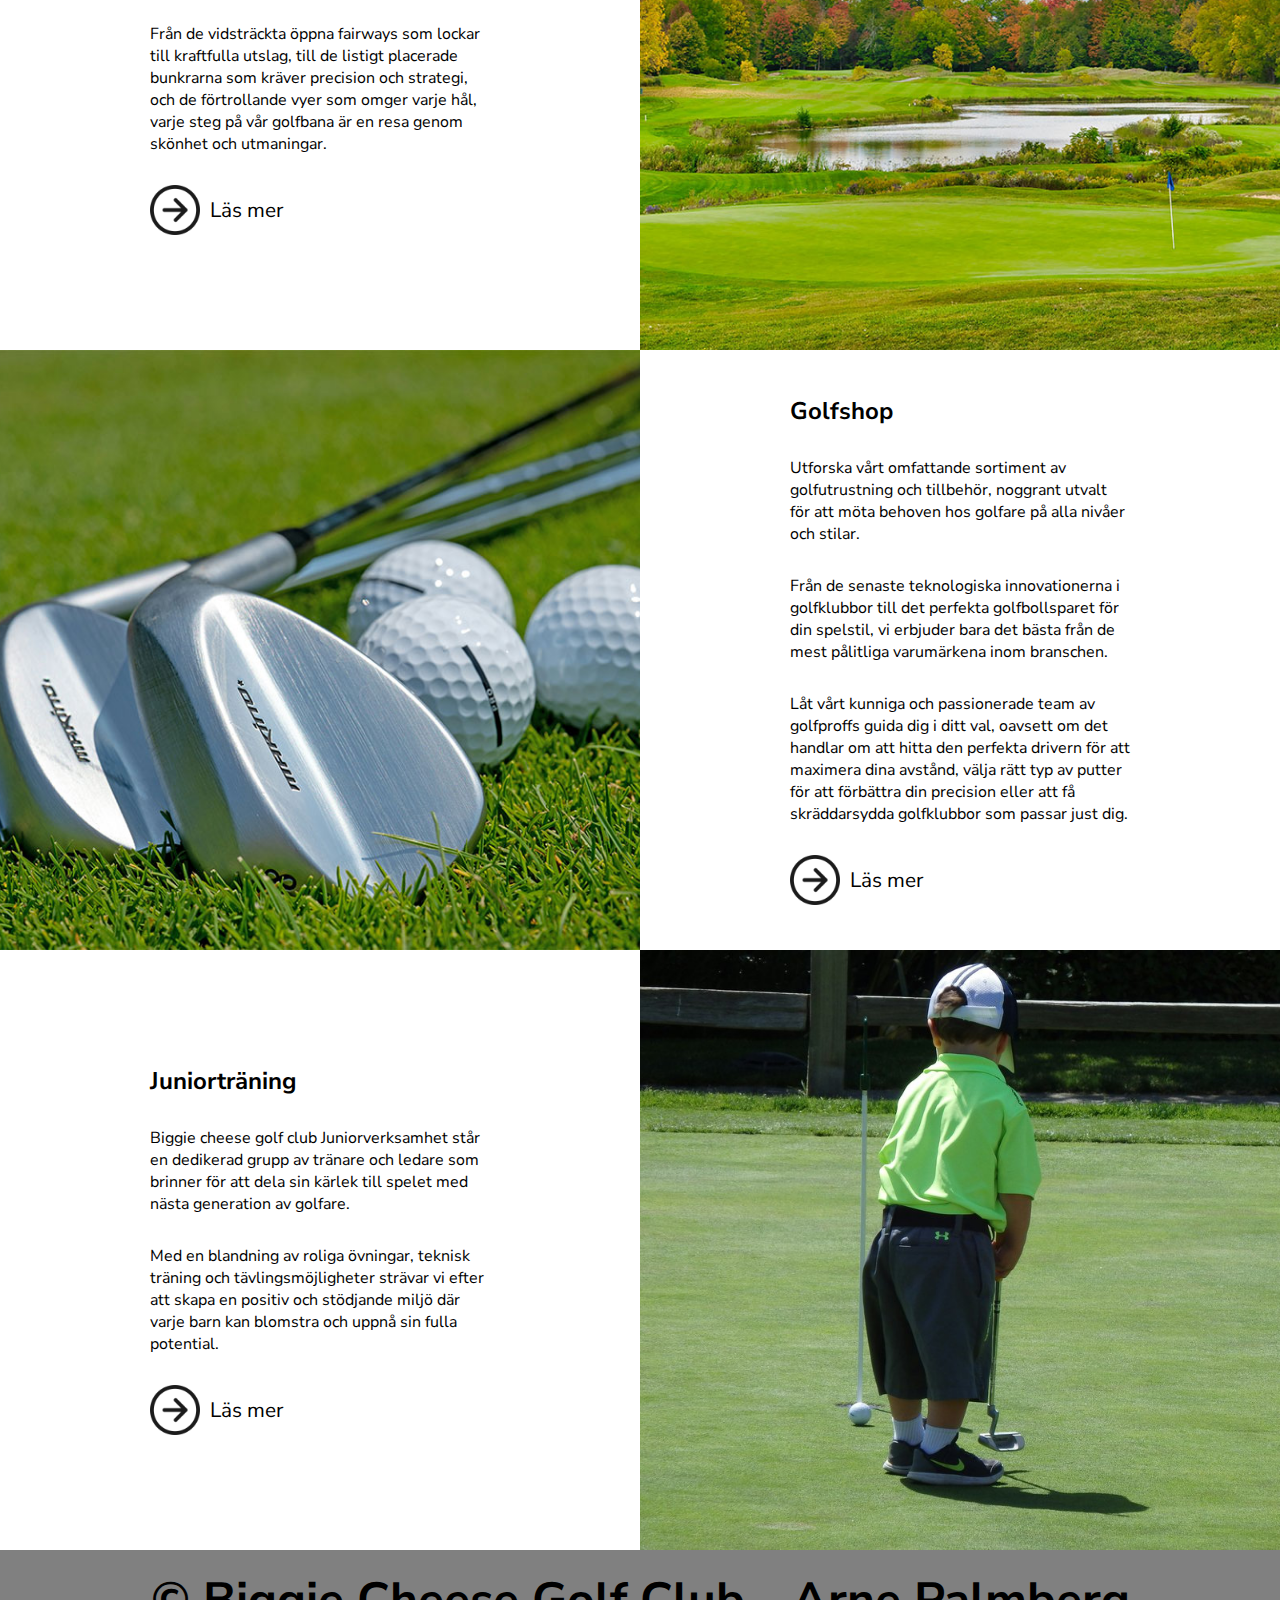
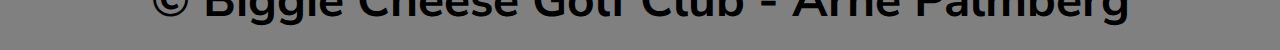
==== commit c9f3a263: "nu är jag klar med allt" ====
--- a/index.html
+++ b/index.html
@@ -1,5 +1,5 @@
 <!DOCTYPE html>
-<html lang="en">
+<html lang="sv">
     <head>
         <meta charset="UTF-8">
         <meta http-equiv="X-UA-Compatible" content="IE=edge">
@@ -13,7 +13,6 @@
         <header>
 
             <section id="logga_sec">
-
                 <a href="index.html">
                     <img src="img/logga.png" alt="logo" id="loggan">
                 </a>
@@ -31,7 +30,7 @@
                     </li>
                     
                     <li>
-                        <a href="juniorverksamhet.html" class="a_header">JUNIOR</a>
+                        <a href="juniorverksamhet.html" class="a_header">JUNIORTRÄNING</a>
                     </li>
                 </ul>
 
@@ -125,7 +124,7 @@
         
         <section id="sec9_1" class="section_class_text_1 section_class_1">
 
-            <h2 class="text_1">Vår juniorverksamhet</h2>
+            <h2 class="text_1">Juniorträning</h2>
             <p class="text_1"> Biggie cheese golf club Juniorverksamhet står en dedikerad grupp av tränare och ledare som brinner för att dela sin kärlek till spelet med nästa generation av golfare.</p>
             <p class="text_1">Med en blandning av roliga övningar, teknisk träning och tävlingsmöjligheter strävar vi efter att skapa en positiv och stödjande miljö där varje barn kan blomstra och uppnå sin fulla potential.</p>
             <section class="pil_sec">
--- a/css/style.css
+++ b/css/style.css
@@ -1,11 +1,11 @@
-@import url('https://fonts.googleapis.com/css2?family=Montserrat:ital,wght@0,100..900;1,100..900&display=swap');
+@import url('https://fonts.googleapis.com/css2?family=Nunito+Sans:ital,opsz,wght@0,6..12,200..1000;1,6..12,200..1000&display=swap');
 * {
 
     padding: 0;
     margin:0;
     box-sizing: border-box;
 
-    --font-family: "Montserrat", sans-serif;
+    --font-family: "Nunito Sans", sans-serif;
 
     --burgerline_width: 30px;
     --burgerline_height: 6px;
@@ -40,6 +40,18 @@
 }
 
 a {
+
+    font-family: var(--font-family);
+
+}
+
+li {
+
+    font-family: var(--font-family);
+
+}
+
+ul {
 
     font-family: var(--font-family);
 
@@ -114,7 +126,7 @@
     color: black;
     font-size: 1.5rem;
     letter-spacing: 0.05rem;
-    width: 200px;
+    width: 225px;
     height: 3rem;
     display: flex;
     justify-content: center;
@@ -205,7 +217,7 @@
     top: 0;
     left: 0;
     opacity: 0;
-    transition: all 0.5s ease;
+    transition: all 0.2s ease;
 
 }
 
@@ -240,7 +252,7 @@
 
     padding-left: 10px;
     font-size: 1.3rem;
-    transition: all 0.5s ease;
+    transition: all 0.2s ease;
 
 }
 
@@ -329,7 +341,7 @@
     "sec1_2 sec1_2"
     "sec1_2_2 sec2_2"
     "sec3_2 sec4_2"
-    "sec5_2 sec6_2"
+    "sec5_2 sec5_2"
     "foot foot"
     ;
 
@@ -365,6 +377,12 @@
     padding-left: 200px;
     padding-right: 200px;
     background: gray;
+
+}
+
+#intro_text_2 {
+
+    font-size: 1.2rem;
 
 }
 
@@ -389,12 +407,14 @@
 #bildspel_bilderna {
     width: auto;
     height: 600px;
-    border-radius: 30px;
+    border-radius: 20px;
 }
 
 #bildspel_inre_sec {
     display: flex;
     align-items: center;
+    cursor: pointer;
+
 }
 
 #sec3_2 {
@@ -420,18 +440,665 @@
 #sec5_2 {
 
     grid-area: sec5_2;
+    align-items: center;
 
 }
 
 #sec6_2 {
 
-    grid-area: sec6_2;
-
-}
+    display: flex;
+}
+
+#banrekord_text {
+
+    padding-left: 200px;
+    padding-right: 200px;
+
+}
+
+.article_banrekord {
+
+    padding: 20px;
+    display: flex;
+    align-items: center;
+    flex-direction: column;
+
+
+}
+
+.ul_banrekord {
+
+    font-style: italic;
+
+}
+
 
 /*sida 3*/
 
-
+#body_3 {
+
+    display: grid;
+    grid-template-rows: 100px 300px 700px 700px 700px 700px 100px;
+    grid-template-columns: 1fr 1fr;
+    grid-template-areas:
+    "head head" 
+    "sec1_3 sec1_3"
+    "sec2_3 sec3_3"
+    "sec4_3 sec5_3"
+    "sec6_3 sec7_3"
+    "sec8_3 sec9_3"
+    "foot foot"
+    ;
+
+}
+
+
+.section_class_3 {
+
+    display: flex;
+    justify-content: center;
+
+}
+
+.section_class_text_3 {
+
+    flex-direction: column;
+    padding-left: 150px;
+    padding-right: 150px;
+
+
+}
+
+.text_3 {
+
+    padding-bottom: 30px;
+
+}
+
+.bild_3 {
+
+    height: auto;
+    width: auto;
+
+}
+
+#sec1_3 {
+
+    grid-area: sec1_3;
+    align-items: center;
+    padding-left: 200px;
+    padding-right: 200px;
+    background: gray;
+
+}
+
+#intro_text_3 {
+
+    font-size: 1.2rem;
+
+}
+
+#sec2_3 {
+
+    grid-area: sec2_3;
+    overflow: hidden;
+
+}
+
+#sec3_3 {
+
+    grid-area: sec3_3;
+
+}
+
+#sec4_3 {
+
+    grid-area: sec4_3;
+
+}
+
+#sec5_3 {
+
+    grid-area: sec5_3;
+    overflow: hidden;
+
+}
+
+#sec6_3 {
+
+    grid-area: sec6_3;
+    overflow: hidden;
+
+}
+
+#sec7_3 {
+
+    grid-area: sec7_3;
+
+}
+
+#sec8_3 {
+
+    grid-area: sec8_3;
+
+}
+
+#sec9_3 {
+
+    grid-area: sec9_3;
+    overflow: hidden;
+
+
+}
+
+/*sida 4*/
+
+
+#body_4 {
+
+    display: grid;
+    grid-template-rows: 100px 300px 600px 300px 760px 700px 100px;
+    grid-template-columns: 1fr 1fr;
+    grid-template-areas:
+    "head head" 
+    "sec1_4 sec1_4"
+    "sec2_4 sec3_4"
+    "sec_mid_4 sec_mid_4"
+    "sec4_4 sec4_4"
+    "sec5_4 sec6_4"
+    "foot foot"
+    ;
+
+}
+
+
+.section_class_4 {
+
+    display: flex;
+    justify-content: center;
+
+}
+
+.section_class_text_4 {
+
+    flex-direction: column;
+    padding-left: 150px;
+    padding-right: 150px;
+
+
+}
+
+.text_4 {
+
+    padding-bottom: 30px;
+
+}
+
+#sec1_4 {
+
+    grid-area: sec1_4;
+    align-items: center;
+    padding-left: 200px;
+    padding-right: 200px;
+    background: gray;
+
+}
+
+.intro_text_4 {
+
+    font-size: 1.2rem;
+
+}
+
+#sec2_4 {
+
+    grid-area: sec2_4;
+
+}
+
+#sec3_4 {
+
+    grid-area: sec3_4;
+    padding-left: 275px;
+
+}
+
+#sec_mid_4 {
+
+    grid-area: sec_mid_4;
+    align-items: center;
+    padding-left: 200px;
+    padding-right: 200px;
+    background: gray;
+
+}
+
+#sec4_4 {
+
+    grid-area: sec4_4;
+    background: gray;
+    display: grid;
+    padding: 30px;
+    grid-template-rows: 350px 350px;
+    grid-template-columns: 1fr 1fr 1fr 1fr;
+    grid-template-areas:
+    "ett tvo tre fyra" 
+    "fem sex sju otta"
+    ;    
+
+
+}
+
+#sec5_4 {
+
+    grid-area: sec5_4;
+
+}
+
+#knapp {
+    height: 25px;
+    width: 25px;
+    background-color: red;
+    border-radius: 50%;
+    cursor: pointer;
+
+}
+
+#sec6_4 {
+
+    grid-area: sec6_4;
+
+}
+
+#inre_sec6_4 {
+
+    display: flex;
+    justify-content: center;
+    align-items: center;
+    padding: 50px;
+}
+
+#random_bilder {
+
+    height: 70%;
+    width: auto;
+    border-radius: 20px;
+
+}
+
+#sec7_4 {
+
+    grid-area: ett;
+    overflow: hidden;
+    display: flex;
+    justify-content: center;
+    border-radius: 20px;
+    position: relative;
+    margin: 10px;
+
+}
+
+#one {
+
+    opacity: 1;
+    transition: all 0.7s ease;
+
+}
+
+#sec7_4:hover #one{
+
+    opacity: 0;
+
+}
+
+#sec7_4:hover #one_{
+
+    opacity: 1;
+    transition: all 0.7s ease;
+
+
+}
+
+#one_ {
+
+    position: absolute;
+    top: 0;
+    left: 0;
+    opacity: 0;
+
+}
+
+#sec8_4 {
+
+    grid-area: tvo;
+    overflow: hidden;
+    display: flex;
+    justify-content: center;
+    align-items: center;
+    border-radius: 20px;
+    position: relative;
+    margin: 10px;
+
+}
+
+#two {
+
+    opacity: 1;
+    transition: all 0.7s ease;
+
+}
+
+#sec8_4:hover #two{
+
+    opacity: 0;
+
+}
+
+#sec8_4:hover #two_{
+
+    opacity: 1;
+    transition: all 0.7s ease;
+
+
+}
+
+#two_ {
+
+    position: absolute;
+    top: 0;
+    left: 0;
+    opacity: 0;
+
+}
+
+
+#sec9_4 {
+
+    grid-area: tre;
+    overflow: hidden;
+    display: flex;
+    justify-content: center;
+    align-items: center;
+    border-radius: 20px;
+    position: relative;
+    margin: 10px;
+
+}
+#three {
+
+    opacity: 1;
+    transition: all 0.7s ease;
+
+}
+
+#sec9_4:hover #three{
+
+    opacity: 0;
+
+}
+
+#sec9_4:hover #three_{
+
+    opacity: 1;
+    transition: all 0.7s ease;
+
+
+}
+
+#three_ {
+
+    position: absolute;
+    top: 0;
+    left: 0;
+    opacity: 0;
+
+}
+
+
+#sec10_4 {
+
+    grid-area: fyra;
+    overflow: hidden;
+    display: flex;
+    justify-content: center;
+    align-items: center;
+    border-radius: 20px;
+    position: relative;
+    margin: 10px;
+
+}
+
+#four {
+
+    opacity: 1;
+    transition: all 0.7s ease;
+
+}
+
+#sec10_4:hover #four{
+
+    opacity: 0;
+
+}
+
+#sec10_4:hover #four_{
+
+    opacity: 1;
+    transition: all 0.7s ease;
+
+
+}
+
+#four_ {
+
+    position: absolute;
+    top: 0;
+    left: 0;
+    opacity: 0;
+
+}
+
+#sec11_4 {
+
+    grid-area: fem;
+    overflow: hidden;
+    display: flex;
+    justify-content: center;
+    align-items: center;
+    border-radius: 20px;
+    position: relative;
+    margin: 10px;
+
+}
+#five {
+
+    opacity: 1;
+    transition: all 0.7s ease;
+
+}
+
+#sec11_4:hover #five{
+
+    opacity: 0;
+
+}
+
+#sec11_4:hover #five_{
+
+    opacity: 1;
+    transition: all 0.7s ease;
+
+
+}
+
+#five_ {
+
+    position: absolute;
+    top: 0;
+    left: 0;
+    opacity: 0;
+
+}
+
+#sec12_4 {
+
+    grid-area: sex;
+    overflow: hidden;
+    display: flex;
+    justify-content: center;
+    align-items: center;
+    border-radius: 20px;
+    position: relative;
+    margin: 10px;
+
+}
+
+#six {
+
+    opacity: 1;
+    transition: all 0.7s ease;
+
+}
+
+#sec12_4:hover #six{
+
+    opacity: 0;
+
+}
+
+#sec12_4:hover #six_{
+
+    opacity: 1;
+    transition: all 0.7s ease;
+
+
+}
+
+#six_ {
+
+    position: absolute;
+    top: 0;
+    left: 0;
+    opacity: 0;
+
+}
+
+#sec13_4 {
+
+    grid-area: sju;
+    overflow: hidden;
+    display: flex;
+    justify-content: center;
+    align-items: center;
+    border-radius: 20px;
+    position: relative;
+    margin: 10px;
+}
+
+#seven {
+
+    opacity: 1;
+    transition: all 0.7s ease;
+
+}
+
+#sec13_4:hover #seven{
+
+    opacity: 0;
+
+}
+
+#sec13_4:hover #seven_{
+
+    opacity: 1;
+    transition: all 0.7s ease;
+
+
+}
+
+#seven_ {
+
+    position: absolute;
+    top: 0;
+    left: 0;
+    opacity: 0;
+
+}
+
+#sec14_4 {
+
+    grid-area: otta;
+    overflow: hidden;
+    display: flex;
+    justify-content: center;
+    align-items: center;
+    border-radius: 20px;
+    position: relative;
+    margin: 10px;
+
+}
+
+#eight {
+
+    opacity: 1;
+    transition: all 0.7s ease;
+
+}
+
+#sec14_4:hover #eight{
+
+    opacity: 0;
+
+}
+
+#sec14_4:hover #eight_{
+
+    opacity: 1;
+    transition: all 0.7s ease;
+
+
+}
+
+#eight_ {
+
+    position: absolute;
+    top: 0;
+    left: 0;
+    opacity: 0;
+
+}
+
+
+.person_tall {
+
+    width: 100%;
+    height: auto;
+    filter: grayscale(100%);
+
+}
+
+.person_wide {
+
+    width: auto;
+    height: 100%;
+    filter: grayscale(100%);
+
+}
+
+.sec_for_text_kontakter {
+
+    position: absolute;
+    color: white;
+    bottom: 0px;
+    
+
+}
+
+.p_card {
+
+    font-size: 2rem;
+
+}
 
 /*telefon*/
 
@@ -465,12 +1132,12 @@
         z-index: 1;
         width: auto;
         box-shadow: 0px 1px 5px grey;
+        transition: all 0.5s ease;
 
     }
     
     #burger {
         margin-right: 50px;
-        cursor: pointer;
         
     }
 
@@ -509,7 +1176,7 @@
     }
     
     #body_1{
-        grid-template-rows: 100px 700px 300px 500px 300px 500px 300px 600px 300px 500px 300px 100px;
+        grid-template-rows: 100px 700px 300px 400px 300px 500px 300px 600px 300px 500px 300px 100px;
         grid-template-areas: 
             "head head"
             "sec1_1 sec1_1"
@@ -541,7 +1208,7 @@
 
     #body_2 {
 
-        grid-template-rows: 100px 300px 600px 500px 400px 300px 500px 500px 100px;
+        grid-template-rows: 100px 450px 600px 500px 400px 350px 800px 100px;
         grid-template-areas:
         "head head" 
         "sec1_2 sec1_2"
@@ -550,7 +1217,6 @@
         "sec4_2 sec4_2"
         "sec3_2 sec3_2"
         "sec5_2 sec5_2"
-        "sec6_2 sec6_2"
         "foot foot"
         ;
     }
@@ -576,24 +1242,178 @@
     }
     
     .arrow_bildspel {
-        width: 50px;
+        width: 70px;
         height: auto;
-        margin: 10px;
+        margin: 0px;
+        padding-left: 10px;
+        padding-right: 10px;
+
     } 
     
     #bildspel_bilderna {
         width: auto;
-        height: 300px;
-        border-radius: 30px;
-    }
-
-    #bildmap {
-
-        width: auto;
-
-
-    }
-
+        height: 250px;
+        border-radius: 20px;
+    }
+
+    #bild_map {
+
+        height: 100%;
+    
+    }
+
+    #sec5_2 {
+
+        padding-left: 25px;
+        padding-right: 25px;
+    }
+    
+    #sec6_2 {
+    
+        display: flex;
+        flex-direction: column;
+
+    }
+    
+    #banrekord_text {
+    
+        padding-left: 0px;
+        padding-right: 0px;
+    
+    }
+    
+    .article_banrekord {
+    
+        padding: 30px;
+        display: flex;
+        align-items: center;
+        flex-direction: column;
+    
+    }
+
+    #body_3 {
+
+        grid-template-rows: 100px 350px 600px 500px 650px 500px 600px 500px 500px 500px 100px;
+        grid-template-areas:
+        "head head" 
+        "sec1_3 sec1_3"
+        "sec3_3 sec3_3"
+        "sec2_3 sec2_3"
+        "sec4_3 sec4_3"
+        "sec5_3 sec5_3"
+        "sec7_3 sec7_3"
+        "sec6_3 sec6_3"
+        "sec8_3 sec8_3"
+        "sec9_3 sec9_3"
+        "foot foot"
+        ;
+    }
+
+    
+    .bild_3 {
+
+        height: 100%;
+    }
+
+    #sec1_3 {
+
+        padding-left: 25px;
+        padding-right: 25px;
+    }
+
+    .section_class_text_3 {
+
+        padding-left: 25px;
+        padding-right: 25px;
+
+    }
+
+    #body_4 {
+
+        grid-template-rows: 100px 350px 600px 500px 700px 2835px 350px 600px 100px;
+        grid-template-areas:
+        "head head" 
+        "sec1_4 sec1_4"
+        "sec2_4 sec2_4"
+        "sec3_4 sec3_4"
+        "sec_mid_4 sec_mid_4"
+        "sec4_4 sec4_4"
+        "sec5_4 sec5_4"
+        "sec6_4 sec6_4"
+        "foot foot"
+        ;
+    }
+
+    #sec1_4 {
+
+        padding-left: 25px;
+        padding-right: 25px;
+    }
+
+    #sec3_4 {
+
+        padding-left: 20%;
+        background: gray;
+    
+    }
+
+    #sec_mid_4 {
+
+        padding-left: 25px;
+        padding-right: 25px;
+        background: none;
+    }
+
+    #sec4_4 {
+
+        grid-area: sec4_4;
+        background: gray;
+        display: grid;
+        padding: 15px;
+        grid-template-rows: 350px 350px 350px 350px 350px 350px 350px 350px;
+        grid-template-columns: 1fr;
+        grid-template-areas:
+        "ett"
+        "tvo"
+        "tre"
+        "fyra" 
+        "fem" 
+        "sex" 
+        "sju" 
+        "otta"
+        ;    
+    
+    
+    }
+
+    #random_bilder {
+
+
+        width: 100%;
+        height: auto;
+    
+    }
+
+    .section_class_text_4 {
+
+        padding-left: 25px;
+        padding-right: 25px;
+
+    }
+
+    #sec6_4 {
+
+        background: gray;
+    
+    }
+
+    #inre_sec6_4 {
+
+        display: flex;
+        justify-content: center;
+        align-items: center;
+        padding: 25px;
+    }
 
     #p_footer {
 
